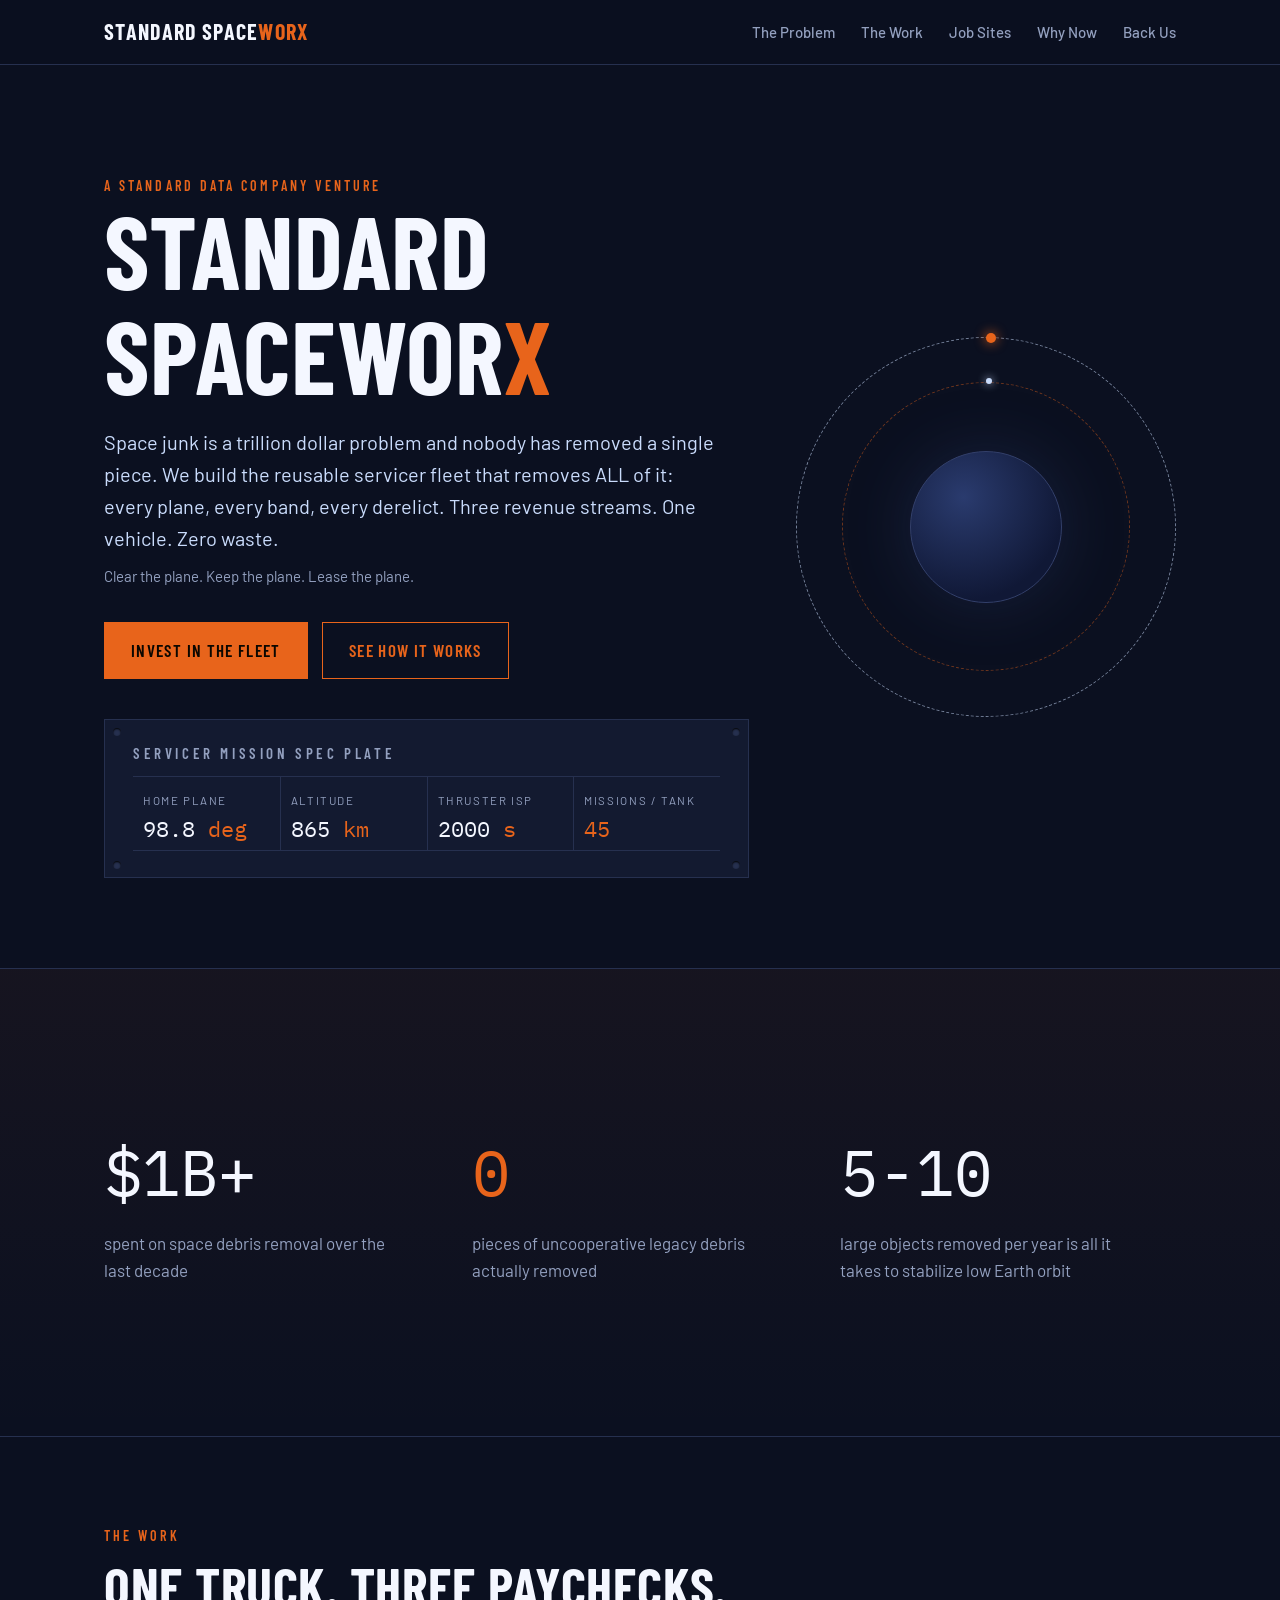
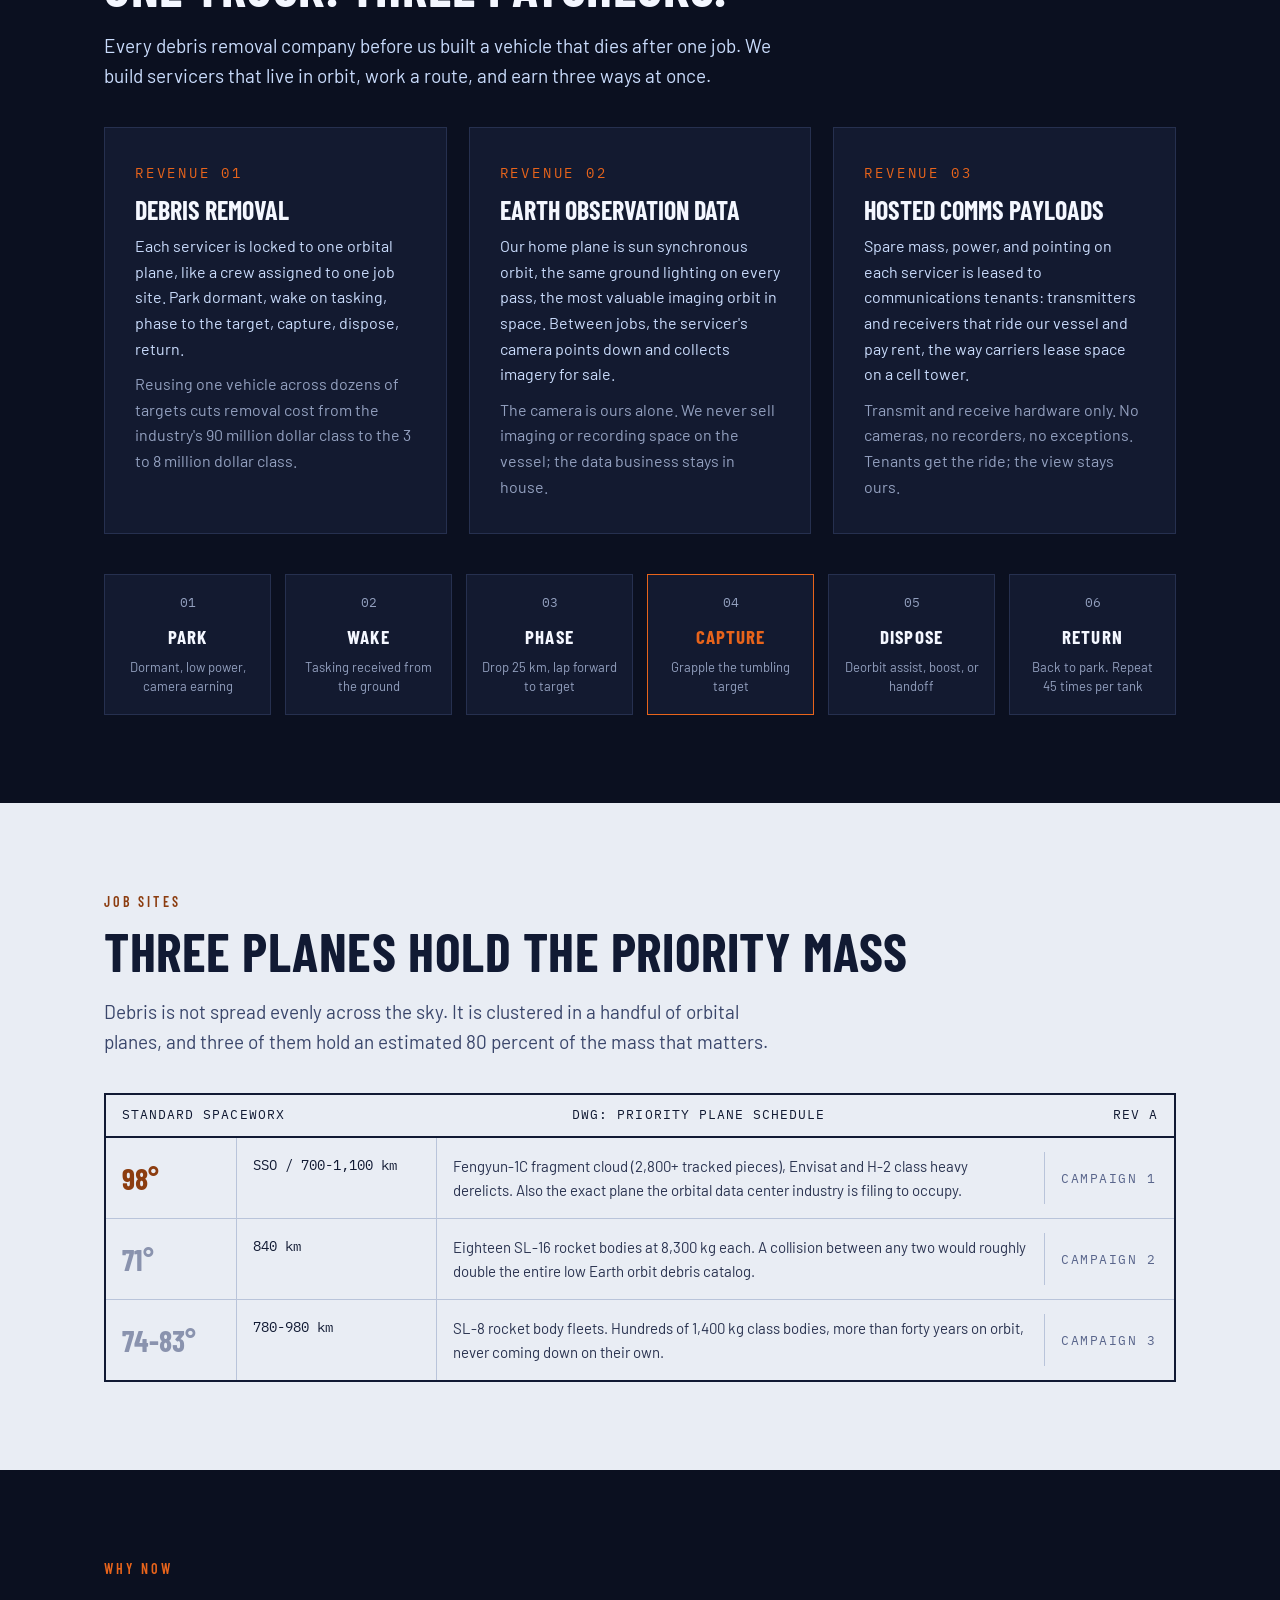
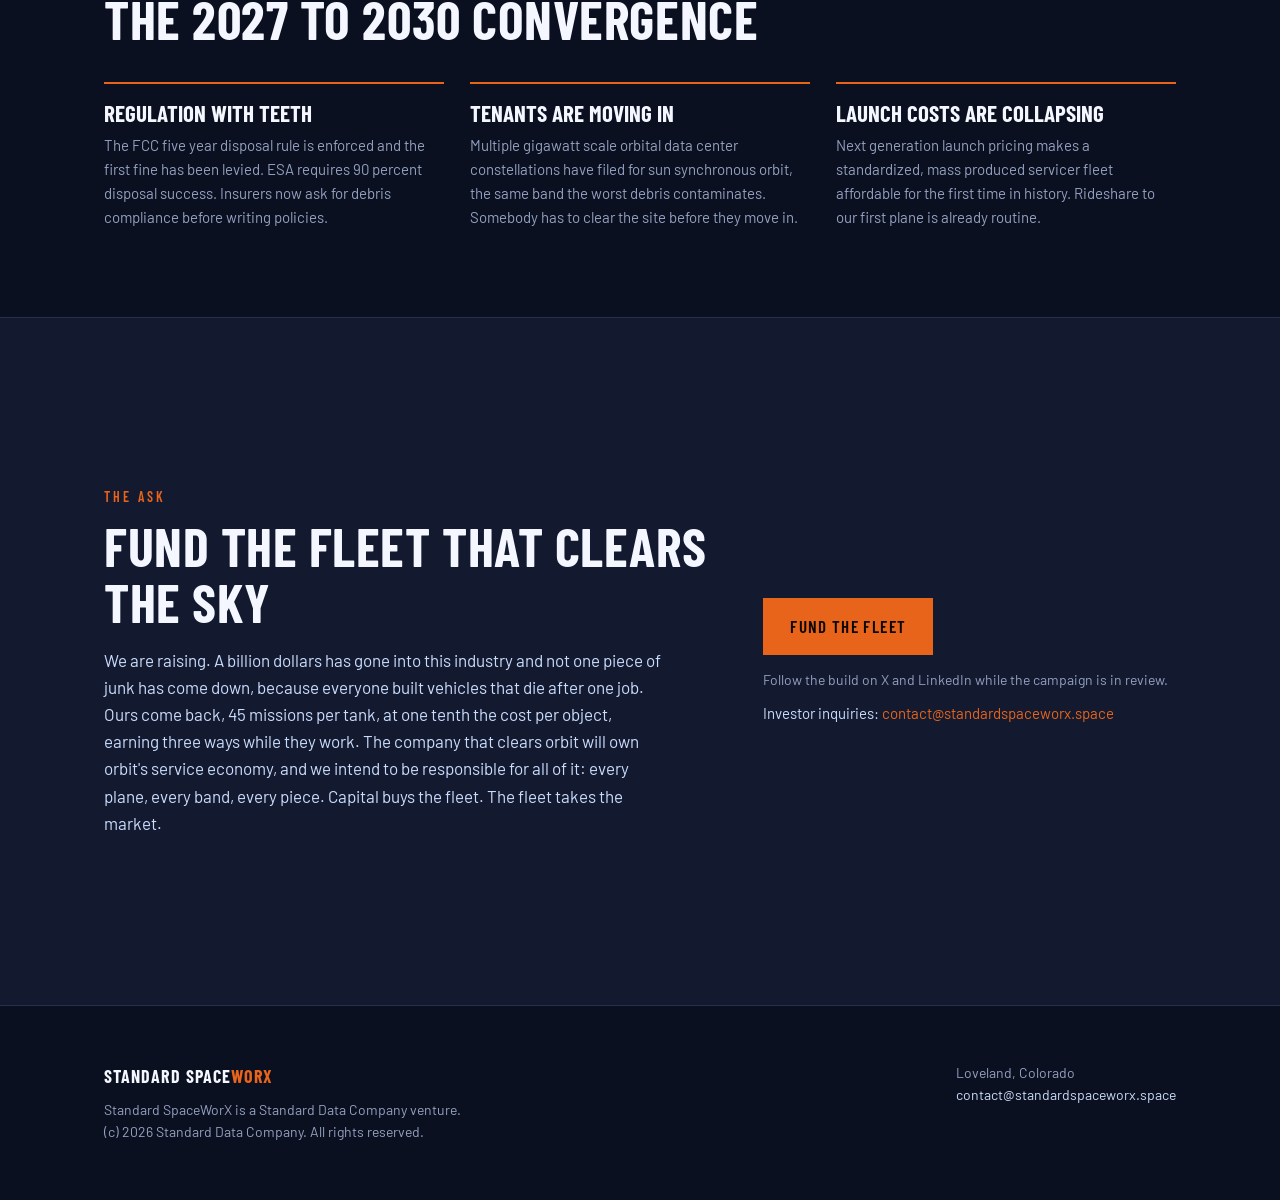
==== index.html @ 43e49d18 "Add initial HTML structure for Standard SpaceWorX" ====
<!DOCTYPE html>
<html lang="en">
<head>
<meta charset="UTF-8">
<meta name="viewport" content="width=device-width, initial-scale=1.0">
<title>Standard SpaceWorX | Reusable Orbital Debris Removal</title>
<meta name="description" content="Standard SpaceWorX builds reusable, plane-locked servicer satellites that remove space debris and capture Earth observation data. A Standard Data Company venture.">
<link rel="icon" type="image/png" href="[data-uri]">
<meta name="theme-color" content="#0B1020">
<link rel="canonical" href="https://standardspaceworx.space/">
<meta property="og:title" content="Standard SpaceWorX | Reusable Orbital Debris Removal">
<meta property="og:description" content="The reusable servicer fleet built to remove ALL orbital debris. Three revenue streams per vehicle. The company that clears orbit will own orbit.">
<meta property="og:url" content="https://standardspaceworx.space/">
<meta property="og:type" content="website">
<meta property="og:site_name" content="Standard SpaceWorX">
<meta name="twitter:card" content="summary">
<meta name="twitter:title" content="Standard SpaceWorX">
<meta name="twitter:description" content="A billion dollars has been spent on space debris and nothing has come down. We build the servicers that come back.">
<link rel="preconnect" href="https://fonts.googleapis.com">
<link rel="preconnect" href="https://fonts.gstatic.com" crossorigin>
<link href="https://fonts.googleapis.com/css2?family=Barlow+Condensed:wght@500;600;700&family=Barlow:wght@400;500;600&family=IBM+Plex+Mono:wght@400;500&display=swap" rel="stylesheet">
<style>
:root{
  --void:#0B1020; --panel:#131A30; --line:#26304F;
  --ink:#F4F7FF; --mute:#93A0BF; --ice:#CADCFC;
  --orange:#E8641B; --orange-dim:#8C3D10;
  --sheet:#E9EDF4; --sheet-ink:#111A33; --sheet-line:#B9C4DA;
}
*{margin:0;padding:0;box-sizing:border-box}
html{scroll-behavior:smooth}
body{background:var(--void);color:var(--ink);font-family:'Barlow',sans-serif;font-size:17px;line-height:1.6}
.wrap{max-width:1120px;margin:0 auto;padding:0 24px}
.eyebrow{font-family:'Barlow Condensed','Arial Narrow',Arial,sans-serif;font-weight:600;letter-spacing:.22em;text-transform:uppercase;font-size:14px;color:var(--orange)}
h1,h2,h3{font-family:'Barlow Condensed','Arial Narrow',Arial,sans-serif;text-transform:uppercase;line-height:1.02}
h2{font-size:clamp(34px,5vw,54px);font-weight:700;letter-spacing:.01em;margin:10px 0 18px}
p.lede{color:var(--ice);font-size:19px;max-width:62ch}
section{padding:88px 0}
.mono{font-family:'IBM Plex Mono',monospace}

/* Nav */
nav{position:sticky;top:0;z-index:50;background:rgba(11,16,32,.92);backdrop-filter:blur(8px);border-bottom:1px solid var(--line)}
nav .wrap{display:flex;align-items:center;justify-content:space-between;height:64px}
.logo{font-family:'Barlow Condensed','Arial Narrow',Arial,sans-serif;font-weight:700;font-size:22px;letter-spacing:.06em;text-transform:uppercase;color:var(--ink);text-decoration:none}
.logo b{color:var(--orange)}
nav ul{display:flex;gap:26px;list-style:none}
nav a{color:var(--mute);text-decoration:none;font-size:15px;font-weight:500}
nav a:hover,nav a:focus{color:var(--ink)}
a:focus-visible{outline:2px solid var(--orange);outline-offset:3px}

/* Hero */
.hero{padding:110px 0 90px;position:relative;overflow:hidden}
.hero .wrap{display:grid;grid-template-columns:1.25fr .75fr;gap:40px;align-items:center}
.hero h1{font-size:clamp(52px,8vw,104px);font-weight:700;letter-spacing:.005em}
.hero h1 .x{color:var(--orange)}
.hero .sub{margin-top:20px;font-size:20px;color:var(--ice);max-width:56ch}
.hero .tag{margin-top:10px;color:var(--mute);font-size:15px}
.cta-row{margin-top:34px;display:flex;gap:14px;flex-wrap:wrap}
.btn{display:inline-block;padding:14px 26px;font-family:'Barlow Condensed','Arial Narrow',Arial,sans-serif;font-weight:600;letter-spacing:.08em;text-transform:uppercase;font-size:17px;text-decoration:none;border:1px solid var(--orange)}
.btn.solid{background:var(--orange);color:#0B0700}
.btn.solid:hover{background:#F5762C}
.btn.ghost{color:var(--orange)}
.btn.ghost:hover{background:rgba(232,100,27,.1)}

/* Orbit animation */
.orbit-stage{position:relative;width:380px;height:380px;margin-left:auto}
.planet{position:absolute;inset:30%;border-radius:50%;background:radial-gradient(circle at 35% 30%,#2A3B6E,#101836 72%);border:1px solid #33406B;box-shadow:0 0 60px rgba(42,59,110,.35)}
.ring{position:absolute;inset:0;border:1.5px dashed rgba(202,220,252,.55);border-radius:50%;animation:spin 26s linear infinite}
.ring::after{content:"";position:absolute;top:-5px;left:50%;width:10px;height:10px;border-radius:50%;background:var(--orange);box-shadow:0 0 12px var(--orange)}
.ring.r2{inset:12%;animation-duration:18s;border-color:rgba(232,100,27,.45)}
.ring.r2::after{background:var(--ice);box-shadow:0 0 8px var(--ice);width:6px;height:6px}
@keyframes spin{to{transform:rotate(360deg)}}
@media (prefers-reduced-motion: reduce){.ring{animation:none}}

/* Spec plate signature */
.plate{margin-top:40px;background:var(--panel);border:1px solid var(--line);position:relative;padding:26px 28px}
.plate::before,.plate::after,.plate .rvt::before,.plate .rvt::after{content:"";position:absolute;width:8px;height:8px;border-radius:50%;background:var(--line);box-shadow:inset 0 1px 2px #000}
.plate::before{top:8px;left:8px}.plate::after{top:8px;right:8px}
.plate .rvt::before{bottom:8px;left:8px}.plate .rvt::after{bottom:8px;right:8px}
.plate h3{font-size:15px;letter-spacing:.24em;color:var(--mute);font-weight:600;margin-bottom:14px}
.specgrid{display:grid;grid-template-columns:repeat(4,1fr);gap:0;border-top:1px solid var(--line)}
.spec{padding:14px 10px 4px;border-bottom:1px solid var(--line)}
.spec + .spec{border-left:1px solid var(--line)}
.spec .k{font-size:11.5px;letter-spacing:.14em;text-transform:uppercase;color:var(--mute)}
.spec .v{font-family:'IBM Plex Mono',monospace;font-size:22px;color:var(--ink);margin-top:2px}
.spec .v em{font-style:normal;color:var(--orange)}

/* Scoreboard */
.score{border-top:1px solid var(--line);border-bottom:1px solid var(--line);background:linear-gradient(180deg,rgba(232,100,27,.05),transparent)}
.score .wrap{display:grid;grid-template-columns:repeat(3,1fr);gap:32px;padding-top:64px;padding-bottom:64px}
.score .big{font-family:'IBM Plex Mono',monospace;font-size:clamp(40px,6vw,64px);color:var(--ink)}
.score .big.o{color:var(--orange)}
.score .cap{color:var(--mute);margin-top:6px;max-width:30ch}

/* Two streams */
.streams{display:grid;grid-template-columns:repeat(3,1fr);gap:22px;margin-top:36px}
.stream{background:var(--panel);border:1px solid var(--line);padding:34px 30px}
.stream h3{font-size:26px;margin:12px 0 10px}
.stream .n{font-family:'IBM Plex Mono',monospace;color:var(--orange);font-size:14px;letter-spacing:.2em}
.stream p{color:var(--ice);font-size:16px}
.stream p + p{margin-top:10px;color:var(--mute)}

/* Cycle */
.cycle{display:grid;grid-template-columns:repeat(6,1fr);gap:14px;margin-top:40px}
.step{border:1px solid var(--line);background:var(--panel);padding:18px 14px;text-align:center}
.step .num{font-family:'IBM Plex Mono',monospace;color:var(--mute);font-size:13px}
.step h4{font-family:'Barlow Condensed','Arial Narrow',Arial,sans-serif;text-transform:uppercase;font-size:19px;letter-spacing:.06em;margin:8px 0 6px}
.step p{font-size:13px;color:var(--mute);line-height:1.45}
.step.hot{border-color:var(--orange)}
.step.hot h4{color:var(--orange)}

/* Sheet (light blueprint section) */
.sheet{background:var(--sheet);color:var(--sheet-ink)}
.sheet .eyebrow{color:var(--orange-dim)}
.sheet h2{color:var(--sheet-ink)}
.sheet p.lede{color:#3A466B}
.titleblock{border:2px solid var(--sheet-ink);margin-top:36px}
.tb-head{display:flex;justify-content:space-between;border-bottom:2px solid var(--sheet-ink);padding:10px 16px;font-family:'IBM Plex Mono',monospace;font-size:13px;letter-spacing:.08em;text-transform:uppercase}
.tb-row{display:grid;grid-template-columns:130px 200px 1fr 130px;border-bottom:1px solid var(--sheet-line)}
.tb-row:last-child{border-bottom:none}
.tb-row > div{padding:16px;border-left:1px solid var(--sheet-line)}
.tb-row > div:first-child{border-left:none;font-family:'Barlow Condensed','Arial Narrow',Arial,sans-serif;font-weight:700;font-size:30px;color:var(--orange-dim)}
.tb-row .alt{font-family:'IBM Plex Mono',monospace;font-size:14px}
.tb-row .desc{font-size:15px;color:#2A3350}
.tb-row .camp{font-family:'IBM Plex Mono',monospace;font-size:12.5px;letter-spacing:.12em;color:#5A668C;align-self:center}
.tb-row.dim > div:first-child{color:#8A93AE}

/* Why now */
.now-grid{display:grid;grid-template-columns:repeat(3,1fr);gap:26px;margin-top:36px}
.now{border-top:2px solid var(--orange);padding-top:18px}
.now h3{font-size:23px;margin-bottom:8px}
.now p{color:var(--mute);font-size:15px}

/* Backers CTA */
.back{background:var(--panel);border-top:1px solid var(--line);border-bottom:1px solid var(--line)}
.back .wrap{display:grid;grid-template-columns:1.2fr .8fr;gap:40px;align-items:center;padding-top:80px;padding-bottom:80px}
.back p{color:var(--ice);max-width:56ch}

/* Footer */
footer{padding:56px 0;color:var(--mute);font-size:14px}
footer .wrap{display:flex;justify-content:space-between;gap:20px;flex-wrap:wrap}
footer a{color:var(--ice);text-decoration:none}
footer a:hover{color:var(--orange)}

@media(max-width:900px){
  .eyebrow{font-size:12px;letter-spacing:.16em}
  .hero .wrap{grid-template-columns:1fr}
  .orbit-stage{margin:0 auto}
  .score .wrap{grid-template-columns:1fr;gap:22px}
  .streams{grid-template-columns:1fr}
  .cycle{grid-template-columns:repeat(2,1fr)}
  .specgrid{grid-template-columns:repeat(2,1fr)}
  .tb-row{grid-template-columns:90px 1fr;grid-auto-rows:auto}
  .tb-row .desc{grid-column:1 / -1;border-left:none;border-top:1px solid var(--sheet-line)}
  .tb-row .camp{display:none}
  .back .wrap{grid-template-columns:1fr}
  nav ul{display:none}
}
</style>
</head>
<body>

<nav>
  <div class="wrap">
    <a class="logo" href="#top">Standard Space<b>WorX</b></a>
    <ul>
      <li><a href="#problem">The Problem</a></li>
      <li><a href="#work">The Work</a></li>
      <li><a href="#planes">Job Sites</a></li>
      <li><a href="#why">Why Now</a></li>
      <li><a href="#back">Back Us</a></li>
    </ul>
  </div>
</nav>

<header class="hero" id="top">
  <div class="wrap">
    <div>
      <div class="eyebrow">A Standard Data Company venture</div>
      <h1>Standard<br>SpaceWor<span class="x">X</span></h1>
      <p class="sub">Space junk is a trillion dollar problem and nobody has removed a single piece. We build the reusable servicer fleet that removes ALL of it: every plane, every band, every derelict. Three revenue streams. One vehicle. Zero waste.</p>
      <p class="tag">Clear the plane. Keep the plane. Lease the plane.</p>
      <div class="cta-row">
        <a class="btn solid" href="mailto:contact@standardspaceworx.space?subject=Investment%20Inquiry%20-%20Standard%20SpaceWorX">Invest in the Fleet</a>
        <a class="btn ghost" href="#work">See How It Works</a>
      </div>
      <div class="plate"><span class="rvt"></span>
        <h3>Servicer Mission Spec Plate</h3>
        <div class="specgrid">
          <div class="spec"><div class="k">Home Plane</div><div class="v">98.8<em> deg</em></div></div>
          <div class="spec"><div class="k">Altitude</div><div class="v">865<em> km</em></div></div>
          <div class="spec"><div class="k">Thruster Isp</div><div class="v">2000<em> s</em></div></div>
          <div class="spec"><div class="k">Missions / Tank</div><div class="v"><em>45</em></div></div>
        </div>
      </div>
    </div>
    <div class="orbit-stage" aria-hidden="true">
      <div class="planet"></div>
      <div class="ring"></div>
      <div class="ring r2"></div>
    </div>
  </div>
</header>

<section class="score" id="problem">
  <div class="wrap">
    <div>
      <div class="big">$1B+</div>
      <div class="cap">spent on space debris removal over the last decade</div>
    </div>
    <div>
      <div class="big o">0</div>
      <div class="cap">pieces of uncooperative legacy debris actually removed</div>
    </div>
    <div>
      <div class="big">5-10</div>
      <div class="cap">large objects removed per year is all it takes to stabilize low Earth orbit</div>
    </div>
  </div>
</section>

<section id="work">
  <div class="wrap">
    <div class="eyebrow">The Work</div>
    <h2>One truck. Three paychecks.</h2>
    <p class="lede">Every debris removal company before us built a vehicle that dies after one job. We build servicers that live in orbit, work a route, and earn three ways at once.</p>
    <div class="streams">
      <div class="stream">
        <div class="n">REVENUE 01</div>
        <h3>Debris Removal</h3>
        <p>Each servicer is locked to one orbital plane, like a crew assigned to one job site. Park dormant, wake on tasking, phase to the target, capture, dispose, return.</p>
        <p>Reusing one vehicle across dozens of targets cuts removal cost from the industry's 90 million dollar class to the 3 to 8 million dollar class.</p>
      </div>
      <div class="stream">
        <div class="n">REVENUE 02</div>
        <h3>Earth Observation Data</h3>
        <p>Our home plane is sun synchronous orbit, the same ground lighting on every pass, the most valuable imaging orbit in space. Between jobs, the servicer's camera points down and collects imagery for sale.</p>
        <p>The camera is ours alone. We never sell imaging or recording space on the vessel; the data business stays in house.</p>
      </div>
      <div class="stream">
        <div class="n">REVENUE 03</div>
        <h3>Hosted Comms Payloads</h3>
        <p>Spare mass, power, and pointing on each servicer is leased to communications tenants: transmitters and receivers that ride our vessel and pay rent, the way carriers lease space on a cell tower.</p>
        <p>Transmit and receive hardware only. No cameras, no recorders, no exceptions. Tenants get the ride; the view stays ours.</p>
      </div>
    </div>
    <div class="cycle">
      <div class="step"><div class="num mono">01</div><h4>Park</h4><p>Dormant, low power, camera earning</p></div>
      <div class="step"><div class="num mono">02</div><h4>Wake</h4><p>Tasking received from the ground</p></div>
      <div class="step"><div class="num mono">03</div><h4>Phase</h4><p>Drop 25 km, lap forward to target</p></div>
      <div class="step hot"><div class="num mono">04</div><h4>Capture</h4><p>Grapple the tumbling target</p></div>
      <div class="step"><div class="num mono">05</div><h4>Dispose</h4><p>Deorbit assist, boost, or handoff</p></div>
      <div class="step"><div class="num mono">06</div><h4>Return</h4><p>Back to park. Repeat 45 times per tank</p></div>
    </div>
  </div>
</section>

<section class="sheet" id="planes">
  <div class="wrap">
    <div class="eyebrow">Job Sites</div>
    <h2>Three planes hold the priority mass</h2>
    <p class="lede">Debris is not spread evenly across the sky. It is clustered in a handful of orbital planes, and three of them hold an estimated 80 percent of the mass that matters.</p>
    <div class="titleblock">
      <div class="tb-head"><span>Standard SpaceWorX</span><span>DWG: Priority Plane Schedule</span><span>Rev A</span></div>
      <div class="tb-row">
        <div>98&deg;</div>
        <div class="alt">SSO / 700-1,100 km</div>
        <div class="desc">Fengyun-1C fragment cloud (2,800+ tracked pieces), Envisat and H-2 class heavy derelicts. Also the exact plane the orbital data center industry is filing to occupy.</div>
        <div class="camp">CAMPAIGN 1</div>
      </div>
      <div class="tb-row dim">
        <div>71&deg;</div>
        <div class="alt">840 km</div>
        <div class="desc">Eighteen SL-16 rocket bodies at 8,300 kg each. A collision between any two would roughly double the entire low Earth orbit debris catalog.</div>
        <div class="camp">CAMPAIGN 2</div>
      </div>
      <div class="tb-row dim">
        <div>74-83&deg;</div>
        <div class="alt">780-980 km</div>
        <div class="desc">SL-8 rocket body fleets. Hundreds of 1,400 kg class bodies, more than forty years on orbit, never coming down on their own.</div>
        <div class="camp">CAMPAIGN 3</div>
      </div>
    </div>
  </div>
</section>

<section id="why">
  <div class="wrap">
    <div class="eyebrow">Why Now</div>
    <h2>The 2027 to 2030 convergence</h2>
    <div class="now-grid">
      <div class="now">
        <h3>Regulation with teeth</h3>
        <p>The FCC five year disposal rule is enforced and the first fine has been levied. ESA requires 90 percent disposal success. Insurers now ask for debris compliance before writing policies.</p>
      </div>
      <div class="now">
        <h3>Tenants are moving in</h3>
        <p>Multiple gigawatt scale orbital data center constellations have filed for sun synchronous orbit, the same band the worst debris contaminates. Somebody has to clear the site before they move in.</p>
      </div>
      <div class="now">
        <h3>Launch costs are collapsing</h3>
        <p>Next generation launch pricing makes a standardized, mass produced servicer fleet affordable for the first time in history. Rideshare to our first plane is already routine.</p>
      </div>
    </div>
  </div>
</section>

<section class="back" id="back">
  <div class="wrap">
    <div>
      <div class="eyebrow">The Ask</div>
      <h2>Fund the fleet that clears the sky</h2>
      <p>We are raising. A billion dollars has gone into this industry and not one piece of junk has come down, because everyone built vehicles that die after one job. Ours come back, 45 missions per tank, at one tenth the cost per object, earning three ways while they work. The company that clears orbit will own orbit's service economy, and we intend to be responsible for all of it: every plane, every band, every piece. Capital buys the fleet. The fleet takes the market.</p>
    </div>
    <div>
      <a class="btn solid" href="mailto:contact@standardspaceworx.space?subject=Investment%20Inquiry%20-%20Standard%20SpaceWorX">Fund the Fleet</a>
      <p style="margin-top:14px;color:var(--mute);font-size:14px">Follow the build on X and LinkedIn while the campaign is in review.</p>
      <p style="margin-top:10px;font-size:15px;color:var(--ice)">Investor inquiries: <a href="mailto:contact@standardspaceworx.space" style="color:var(--orange);text-decoration:none">contact@standardspaceworx.space</a></p>
    </div>
  </div>
</section>

<footer>
  <div class="wrap">
    <div>
      <div class="logo" style="font-size:18px">Standard Space<b style="color:var(--orange)">WorX</b></div>
      <div style="margin-top:8px">Standard SpaceWorX is a Standard Data Company venture.<br>(c) 2026 Standard Data Company. All rights reserved.</div>
    </div>
    <div>
      Loveland, Colorado<br>
      <a href="mailto:contact@standardspaceworx.space">contact@standardspaceworx.space</a>
    </div>
  </div>
</footer>

<script>window.va = window.va || function () { (window.vaq = window.vaq || []).push(arguments); };</script>
<script defer src="/_vercel/insights/script.js"></script>
</body>
</html>
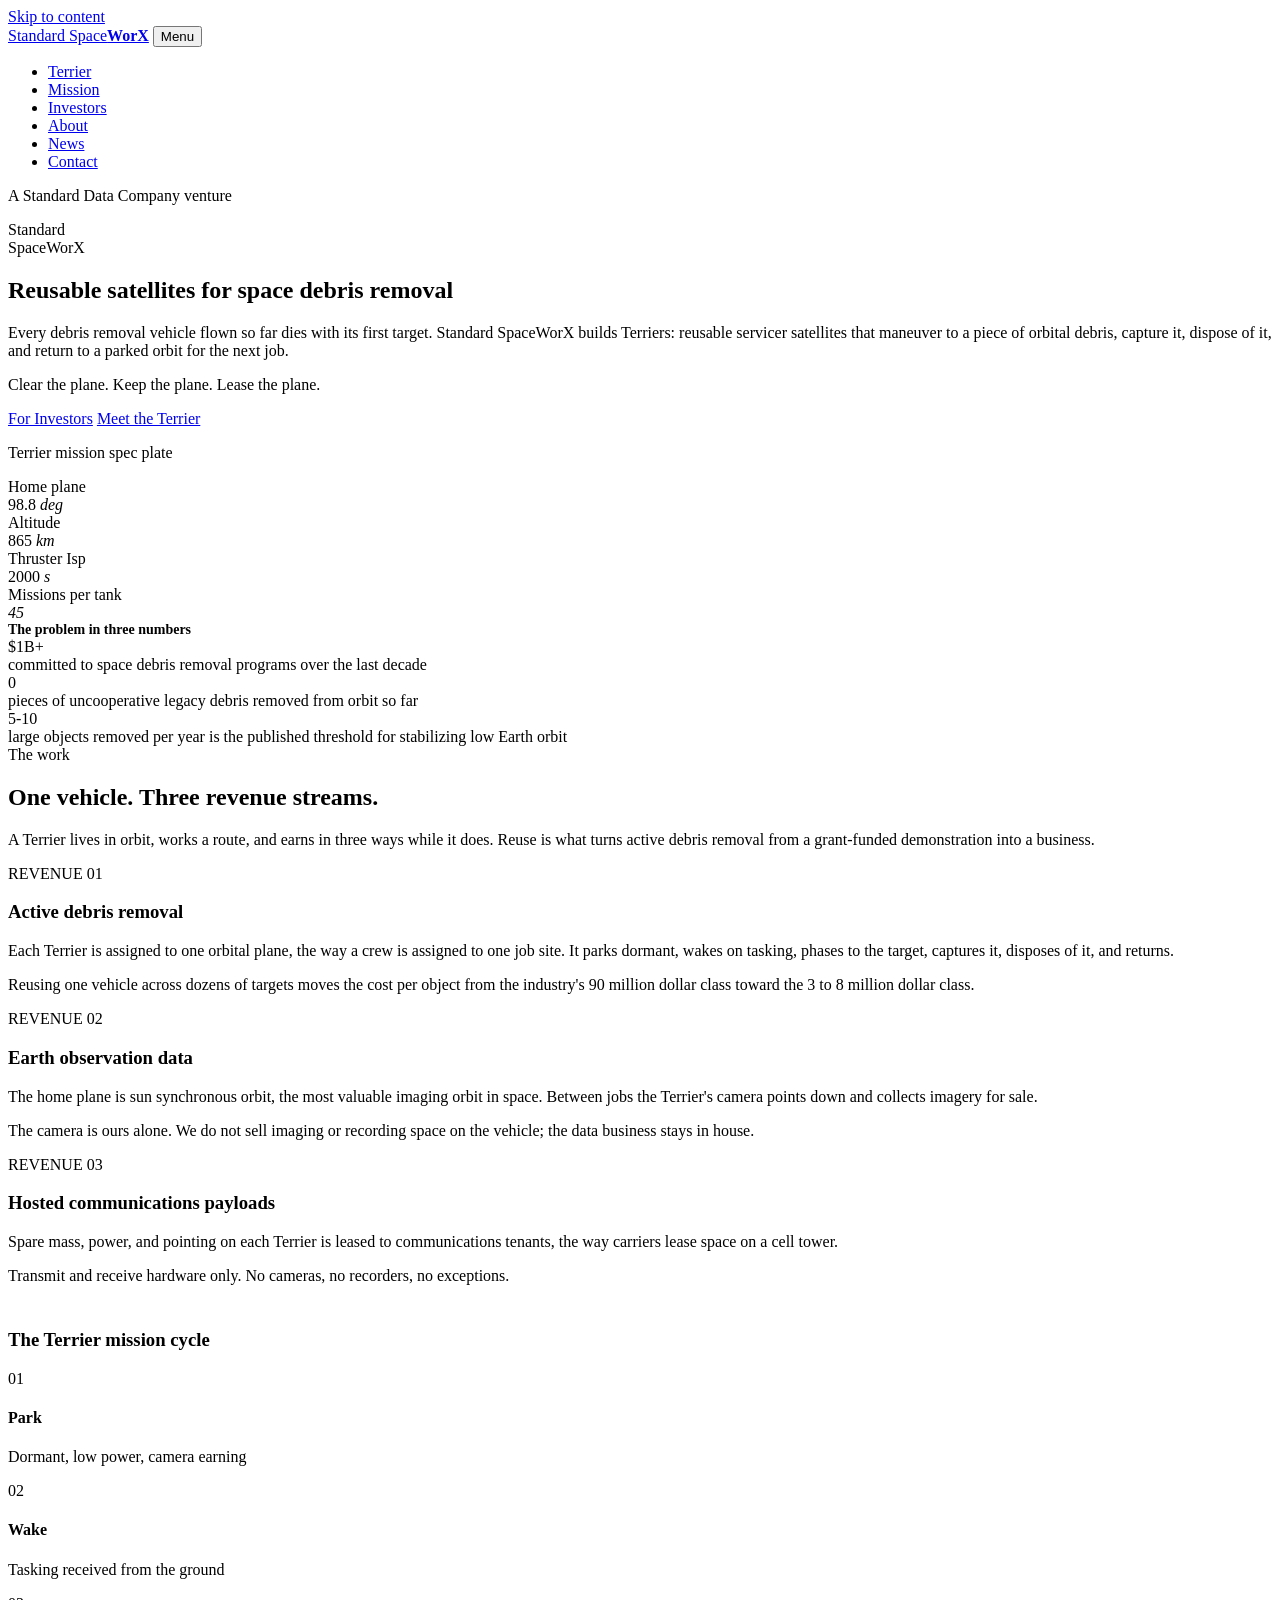
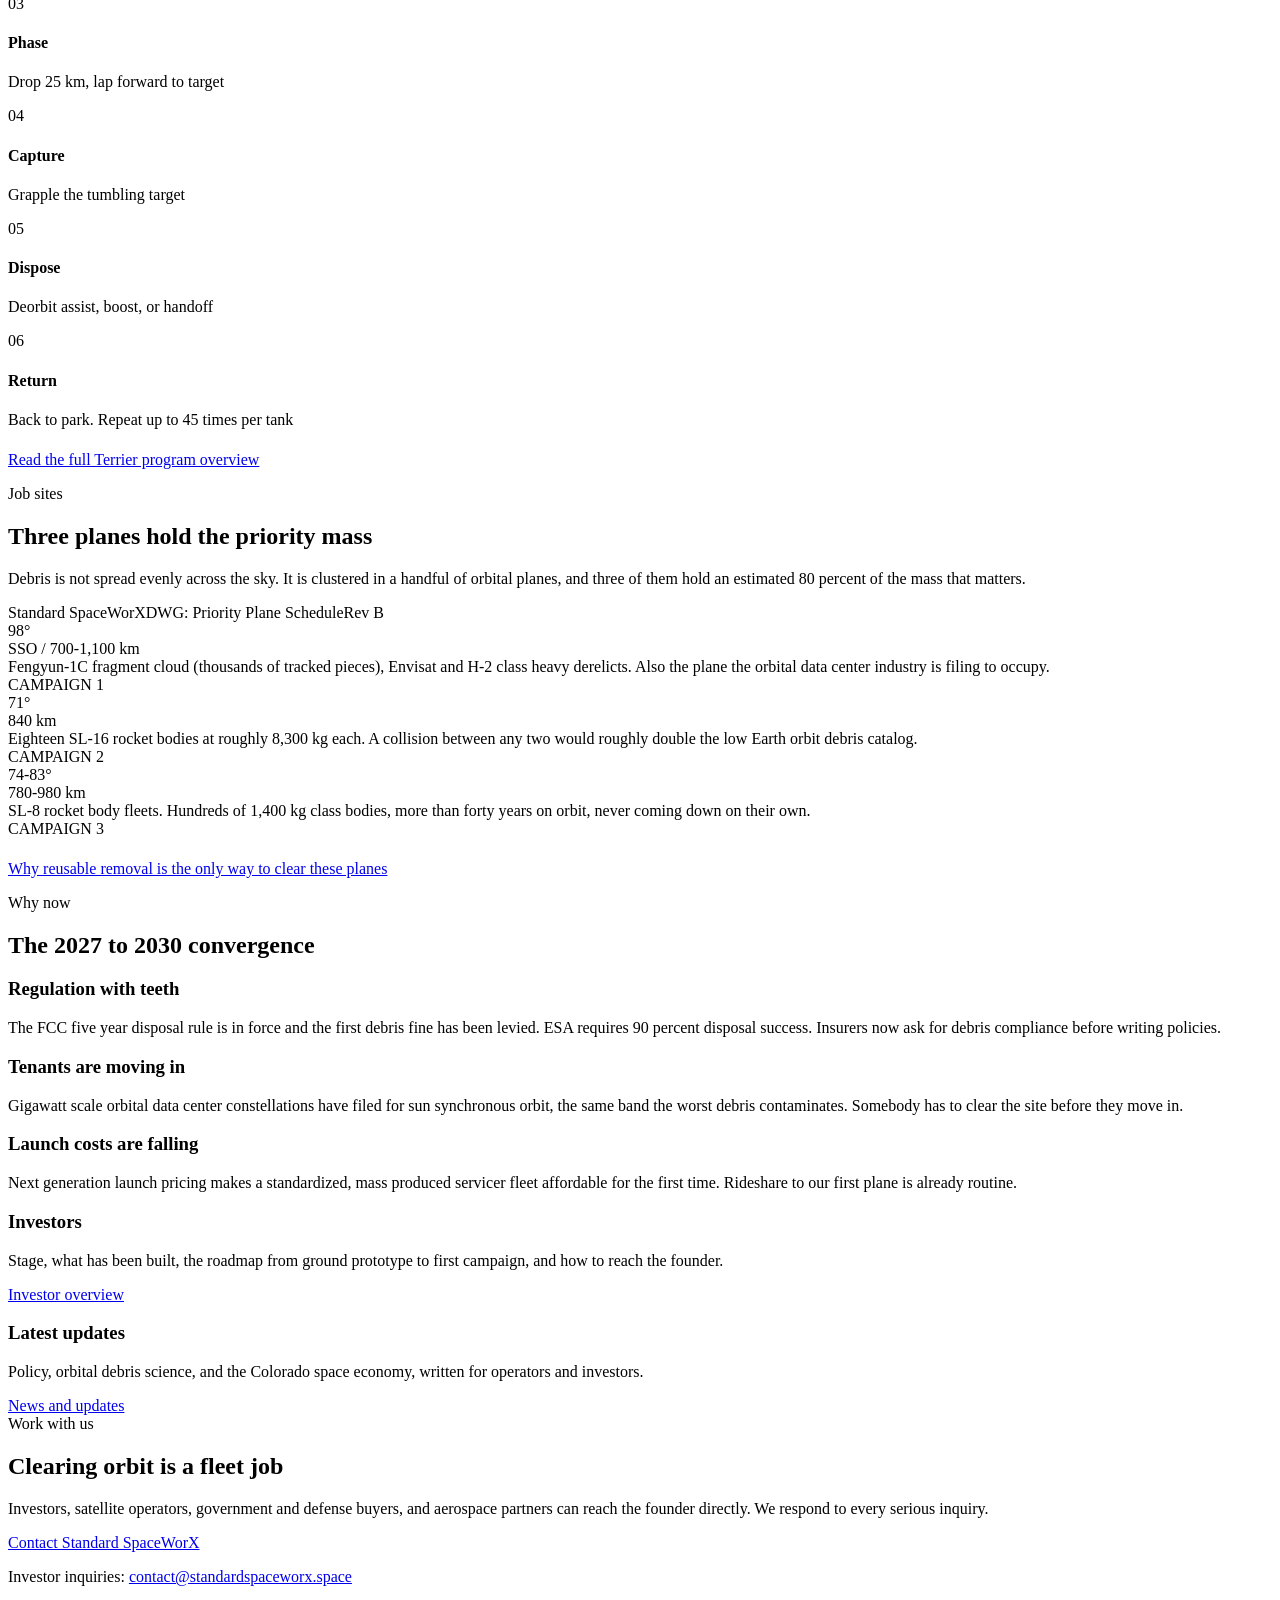
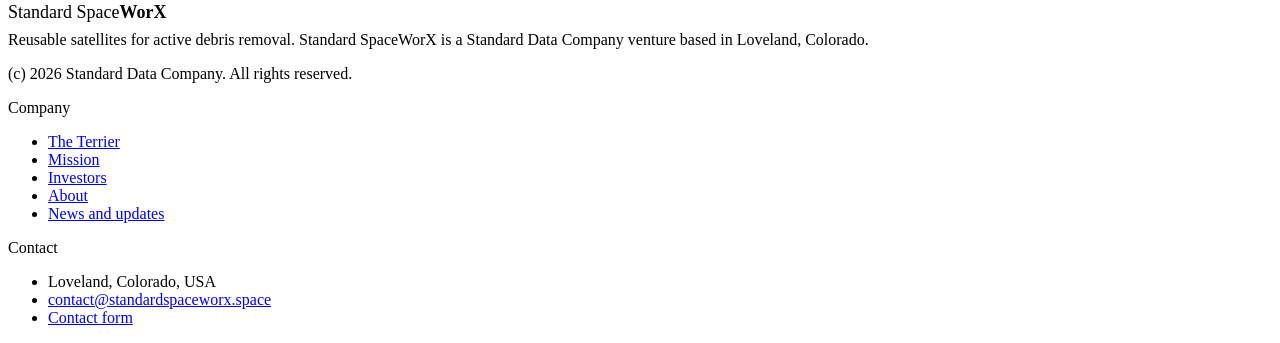
==== commit a5115b9d: "Rebuild homepage: keyword H1, one heading per level, main landmark, mobile nav Title follows the pat" ====
--- a/index.html
+++ b/index.html
@@ -3,193 +3,77 @@
 <head>
 <meta charset="UTF-8">
 <meta name="viewport" content="width=device-width, initial-scale=1.0">
-<title>Standard SpaceWorX | Reusable Orbital Debris Removal</title>
-<meta name="description" content="Standard SpaceWorX builds reusable, plane-locked servicer satellites that remove space debris and capture Earth observation data. A Standard Data Company venture.">
-<link rel="icon" type="image/png" href="[data-uri]">
+<title>Standard SpaceWorX | Reusable Space Debris Removal Satellites</title>
+<meta name="description" content="Standard SpaceWorX builds Terrier reusable satellites that capture orbital debris and return to a parked orbit for the next job. Loveland, Colorado.">
+<meta name="robots" content="index,follow,max-image-preview:large,max-snippet:-1">
+<link rel="canonical" href="https://standardspaceworx.space/">
 <meta name="theme-color" content="#0B1020">
-<link rel="canonical" href="https://standardspaceworx.space/">
-<meta property="og:title" content="Standard SpaceWorX | Reusable Orbital Debris Removal">
-<meta property="og:description" content="The reusable servicer fleet built to remove ALL orbital debris. Three revenue streams per vehicle. The company that clears orbit will own orbit.">
-<meta property="og:url" content="https://standardspaceworx.space/">
+<link rel="icon" href="/favicon.ico" sizes="32x32">
+<link rel="icon" type="image/svg+xml" href="/assets/img/icon.svg">
+<link rel="apple-touch-icon" href="/assets/img/apple-touch-icon.png">
+<link rel="manifest" href="/site.webmanifest">
 <meta property="og:type" content="website">
 <meta property="og:site_name" content="Standard SpaceWorX">
-<meta name="twitter:card" content="summary">
-<meta name="twitter:title" content="Standard SpaceWorX">
-<meta name="twitter:description" content="A billion dollars has been spent on space debris and nothing has come down. We build the servicers that come back.">
-<link rel="preconnect" href="https://fonts.googleapis.com">
-<link rel="preconnect" href="https://fonts.gstatic.com" crossorigin>
-<link href="https://fonts.googleapis.com/css2?family=Barlow+Condensed:wght@500;600;700&family=Barlow:wght@400;500;600&family=IBM+Plex+Mono:wght@400;500&display=swap" rel="stylesheet">
-<style>
-:root{
-  --void:#0B1020; --panel:#131A30; --line:#26304F;
-  --ink:#F4F7FF; --mute:#93A0BF; --ice:#CADCFC;
-  --orange:#E8641B; --orange-dim:#8C3D10;
-  --sheet:#E9EDF4; --sheet-ink:#111A33; --sheet-line:#B9C4DA;
-}
-*{margin:0;padding:0;box-sizing:border-box}
-html{scroll-behavior:smooth}
-body{background:var(--void);color:var(--ink);font-family:'Barlow',sans-serif;font-size:17px;line-height:1.6}
-.wrap{max-width:1120px;margin:0 auto;padding:0 24px}
-.eyebrow{font-family:'Barlow Condensed','Arial Narrow',Arial,sans-serif;font-weight:600;letter-spacing:.22em;text-transform:uppercase;font-size:14px;color:var(--orange)}
-h1,h2,h3{font-family:'Barlow Condensed','Arial Narrow',Arial,sans-serif;text-transform:uppercase;line-height:1.02}
-h2{font-size:clamp(34px,5vw,54px);font-weight:700;letter-spacing:.01em;margin:10px 0 18px}
-p.lede{color:var(--ice);font-size:19px;max-width:62ch}
-section{padding:88px 0}
-.mono{font-family:'IBM Plex Mono',monospace}
-
-/* Nav */
-nav{position:sticky;top:0;z-index:50;background:rgba(11,16,32,.92);backdrop-filter:blur(8px);border-bottom:1px solid var(--line)}
-nav .wrap{display:flex;align-items:center;justify-content:space-between;height:64px}
-.logo{font-family:'Barlow Condensed','Arial Narrow',Arial,sans-serif;font-weight:700;font-size:22px;letter-spacing:.06em;text-transform:uppercase;color:var(--ink);text-decoration:none}
-.logo b{color:var(--orange)}
-nav ul{display:flex;gap:26px;list-style:none}
-nav a{color:var(--mute);text-decoration:none;font-size:15px;font-weight:500}
-nav a:hover,nav a:focus{color:var(--ink)}
-a:focus-visible{outline:2px solid var(--orange);outline-offset:3px}
-
-/* Hero */
-.hero{padding:110px 0 90px;position:relative;overflow:hidden}
-.hero .wrap{display:grid;grid-template-columns:1.25fr .75fr;gap:40px;align-items:center}
-.hero h1{font-size:clamp(52px,8vw,104px);font-weight:700;letter-spacing:.005em}
-.hero h1 .x{color:var(--orange)}
-.hero .sub{margin-top:20px;font-size:20px;color:var(--ice);max-width:56ch}
-.hero .tag{margin-top:10px;color:var(--mute);font-size:15px}
-.cta-row{margin-top:34px;display:flex;gap:14px;flex-wrap:wrap}
-.btn{display:inline-block;padding:14px 26px;font-family:'Barlow Condensed','Arial Narrow',Arial,sans-serif;font-weight:600;letter-spacing:.08em;text-transform:uppercase;font-size:17px;text-decoration:none;border:1px solid var(--orange)}
-.btn.solid{background:var(--orange);color:#0B0700}
-.btn.solid:hover{background:#F5762C}
-.btn.ghost{color:var(--orange)}
-.btn.ghost:hover{background:rgba(232,100,27,.1)}
-
-/* Orbit animation */
-.orbit-stage{position:relative;width:380px;height:380px;margin-left:auto}
-.planet{position:absolute;inset:30%;border-radius:50%;background:radial-gradient(circle at 35% 30%,#2A3B6E,#101836 72%);border:1px solid #33406B;box-shadow:0 0 60px rgba(42,59,110,.35)}
-.ring{position:absolute;inset:0;border:1.5px dashed rgba(202,220,252,.55);border-radius:50%;animation:spin 26s linear infinite}
-.ring::after{content:"";position:absolute;top:-5px;left:50%;width:10px;height:10px;border-radius:50%;background:var(--orange);box-shadow:0 0 12px var(--orange)}
-.ring.r2{inset:12%;animation-duration:18s;border-color:rgba(232,100,27,.45)}
-.ring.r2::after{background:var(--ice);box-shadow:0 0 8px var(--ice);width:6px;height:6px}
-@keyframes spin{to{transform:rotate(360deg)}}
-@media (prefers-reduced-motion: reduce){.ring{animation:none}}
-
-/* Spec plate signature */
-.plate{margin-top:40px;background:var(--panel);border:1px solid var(--line);position:relative;padding:26px 28px}
-.plate::before,.plate::after,.plate .rvt::before,.plate .rvt::after{content:"";position:absolute;width:8px;height:8px;border-radius:50%;background:var(--line);box-shadow:inset 0 1px 2px #000}
-.plate::before{top:8px;left:8px}.plate::after{top:8px;right:8px}
-.plate .rvt::before{bottom:8px;left:8px}.plate .rvt::after{bottom:8px;right:8px}
-.plate h3{font-size:15px;letter-spacing:.24em;color:var(--mute);font-weight:600;margin-bottom:14px}
-.specgrid{display:grid;grid-template-columns:repeat(4,1fr);gap:0;border-top:1px solid var(--line)}
-.spec{padding:14px 10px 4px;border-bottom:1px solid var(--line)}
-.spec + .spec{border-left:1px solid var(--line)}
-.spec .k{font-size:11.5px;letter-spacing:.14em;text-transform:uppercase;color:var(--mute)}
-.spec .v{font-family:'IBM Plex Mono',monospace;font-size:22px;color:var(--ink);margin-top:2px}
-.spec .v em{font-style:normal;color:var(--orange)}
-
-/* Scoreboard */
-.score{border-top:1px solid var(--line);border-bottom:1px solid var(--line);background:linear-gradient(180deg,rgba(232,100,27,.05),transparent)}
-.score .wrap{display:grid;grid-template-columns:repeat(3,1fr);gap:32px;padding-top:64px;padding-bottom:64px}
-.score .big{font-family:'IBM Plex Mono',monospace;font-size:clamp(40px,6vw,64px);color:var(--ink)}
-.score .big.o{color:var(--orange)}
-.score .cap{color:var(--mute);margin-top:6px;max-width:30ch}
-
-/* Two streams */
-.streams{display:grid;grid-template-columns:repeat(3,1fr);gap:22px;margin-top:36px}
-.stream{background:var(--panel);border:1px solid var(--line);padding:34px 30px}
-.stream h3{font-size:26px;margin:12px 0 10px}
-.stream .n{font-family:'IBM Plex Mono',monospace;color:var(--orange);font-size:14px;letter-spacing:.2em}
-.stream p{color:var(--ice);font-size:16px}
-.stream p + p{margin-top:10px;color:var(--mute)}
-
-/* Cycle */
-.cycle{display:grid;grid-template-columns:repeat(6,1fr);gap:14px;margin-top:40px}
-.step{border:1px solid var(--line);background:var(--panel);padding:18px 14px;text-align:center}
-.step .num{font-family:'IBM Plex Mono',monospace;color:var(--mute);font-size:13px}
-.step h4{font-family:'Barlow Condensed','Arial Narrow',Arial,sans-serif;text-transform:uppercase;font-size:19px;letter-spacing:.06em;margin:8px 0 6px}
-.step p{font-size:13px;color:var(--mute);line-height:1.45}
-.step.hot{border-color:var(--orange)}
-.step.hot h4{color:var(--orange)}
-
-/* Sheet (light blueprint section) */
-.sheet{background:var(--sheet);color:var(--sheet-ink)}
-.sheet .eyebrow{color:var(--orange-dim)}
-.sheet h2{color:var(--sheet-ink)}
-.sheet p.lede{color:#3A466B}
-.titleblock{border:2px solid var(--sheet-ink);margin-top:36px}
-.tb-head{display:flex;justify-content:space-between;border-bottom:2px solid var(--sheet-ink);padding:10px 16px;font-family:'IBM Plex Mono',monospace;font-size:13px;letter-spacing:.08em;text-transform:uppercase}
-.tb-row{display:grid;grid-template-columns:130px 200px 1fr 130px;border-bottom:1px solid var(--sheet-line)}
-.tb-row:last-child{border-bottom:none}
-.tb-row > div{padding:16px;border-left:1px solid var(--sheet-line)}
-.tb-row > div:first-child{border-left:none;font-family:'Barlow Condensed','Arial Narrow',Arial,sans-serif;font-weight:700;font-size:30px;color:var(--orange-dim)}
-.tb-row .alt{font-family:'IBM Plex Mono',monospace;font-size:14px}
-.tb-row .desc{font-size:15px;color:#2A3350}
-.tb-row .camp{font-family:'IBM Plex Mono',monospace;font-size:12.5px;letter-spacing:.12em;color:#5A668C;align-self:center}
-.tb-row.dim > div:first-child{color:#8A93AE}
-
-/* Why now */
-.now-grid{display:grid;grid-template-columns:repeat(3,1fr);gap:26px;margin-top:36px}
-.now{border-top:2px solid var(--orange);padding-top:18px}
-.now h3{font-size:23px;margin-bottom:8px}
-.now p{color:var(--mute);font-size:15px}
-
-/* Backers CTA */
-.back{background:var(--panel);border-top:1px solid var(--line);border-bottom:1px solid var(--line)}
-.back .wrap{display:grid;grid-template-columns:1.2fr .8fr;gap:40px;align-items:center;padding-top:80px;padding-bottom:80px}
-.back p{color:var(--ice);max-width:56ch}
-
-/* Footer */
-footer{padding:56px 0;color:var(--mute);font-size:14px}
-footer .wrap{display:flex;justify-content:space-between;gap:20px;flex-wrap:wrap}
-footer a{color:var(--ice);text-decoration:none}
-footer a:hover{color:var(--orange)}
-
-@media(max-width:900px){
-  .eyebrow{font-size:12px;letter-spacing:.16em}
-  .hero .wrap{grid-template-columns:1fr}
-  .orbit-stage{margin:0 auto}
-  .score .wrap{grid-template-columns:1fr;gap:22px}
-  .streams{grid-template-columns:1fr}
-  .cycle{grid-template-columns:repeat(2,1fr)}
-  .specgrid{grid-template-columns:repeat(2,1fr)}
-  .tb-row{grid-template-columns:90px 1fr;grid-auto-rows:auto}
-  .tb-row .desc{grid-column:1 / -1;border-left:none;border-top:1px solid var(--sheet-line)}
-  .tb-row .camp{display:none}
-  .back .wrap{grid-template-columns:1fr}
-  nav ul{display:none}
-}
-</style>
+<meta property="og:locale" content="en_US">
+<meta property="og:url" content="https://standardspaceworx.space/">
+<meta property="og:title" content="Standard SpaceWorX | Reusable Space Debris Removal Satellites">
+<meta property="og:description" content="Standard SpaceWorX builds Terrier reusable satellites that capture orbital debris and return to a parked orbit for the next job. Loveland, Colorado.">
+<meta property="og:image" content="https://standardspaceworx.space/assets/img/og-default.png">
+<meta property="og:image:secure_url" content="https://standardspaceworx.space/assets/img/og-default.png">
+<meta property="og:image:type" content="image/png">
+<meta property="og:image:width" content="1200">
+<meta property="og:image:height" content="630">
+<meta property="og:image:alt" content="Standard SpaceWorX wordmark over a dark orbital graphic">
+<meta name="twitter:card" content="summary_large_image">
+<meta name="twitter:title" content="Standard SpaceWorX | Reusable Space Debris Removal Satellites">
+<meta name="twitter:description" content="Standard SpaceWorX builds Terrier reusable satellites that capture orbital debris and return to a parked orbit for the next job. Loveland, Colorado.">
+<meta name="twitter:image" content="https://standardspaceworx.space/assets/img/og-default.png">
+<meta name="twitter:image:alt" content="Standard SpaceWorX wordmark over a dark orbital graphic">
+<link rel="preload" href="/assets/fonts/barlow-condensed-latin-700-normal.woff2" as="font" type="font/woff2" crossorigin>
+<link rel="preload" href="/assets/fonts/barlow-latin-400-normal.woff2" as="font" type="font/woff2" crossorigin>
+<link rel="stylesheet" href="/assets/site.css">
+<script type="application/ld+json">{"@context":"https://schema.org","@type":"Organization","@id":"https://standardspaceworx.space/#organization","name":"Standard SpaceWorX","legalName":"Standard SpaceWorX","url":"https://standardspaceworx.space/","logo":{"@type":"ImageObject","url":"https://standardspaceworx.space/assets/img/logo-512.png","width":512,"height":512},"image":"https://standardspaceworx.space/assets/img/og-default.png","description":"Standard SpaceWorX builds Terrier reusable satellites that capture orbital debris and return to a parked orbit for the next job. A Standard Data Company venture in Loveland, Colorado.","email":"contact@standardspaceworx.space","foundingDate":"2026","founder":{"@type":"Person","@id":"https://standardspaceworx.space/about/#founder","name":"Doug Mangeris","jobTitle":"Founder and Chief Executive Officer","url":"https://standardspaceworx.space/about/"},"address":{"@type":"PostalAddress","addressLocality":"Loveland","addressRegion":"CO","addressCountry":"US"},"areaServed":[{"@type":"Country","name":"United States"},{"@type":"State","name":"Colorado"}],"parentOrganization":{"@type":"Organization","name":"Standard Data Company","url":"https://standarddatacompany.net"},"knowsAbout":["Active debris removal","On-orbit servicing","Space sustainability","Orbital debris mitigation","Sun synchronous orbit"],"contactPoint":[{"@type":"ContactPoint","contactType":"sales","email":"contact@standardspaceworx.space","areaServed":"US","availableLanguage":"en"}]}</script>
+<script type="application/ld+json">{"@context":"https://schema.org","@type":"WebSite","@id":"https://standardspaceworx.space/#website","url":"https://standardspaceworx.space/","name":"Standard SpaceWorX","publisher":{"@id":"https://standardspaceworx.space/#organization"},"inLanguage":"en-US"}</script>
+<script type="application/ld+json">{"@context":"https://schema.org","@type":"Service","@id":"https://standardspaceworx.space/mission/#adr","name":"Active Debris Removal","serviceType":"Active debris removal","description":"Capture and disposal of uncooperative orbital debris objects using reusable Terrier servicing satellites, priced per object rather than per vehicle.","url":"https://standardspaceworx.space/mission/","provider":{"@id":"https://standardspaceworx.space/#organization"},"areaServed":{"@type":"Country","name":"United States"},"audience":{"@type":"BusinessAudience","audienceType":"Satellite operators, government and defense buyers, aerospace partners, investors"}}</script>
+<script type="application/ld+json">{"@context":"https://schema.org","@type":"Service","@id":"https://standardspaceworx.space/technology/terrier/#terrier-program","name":"Terrier Capture Program","serviceType":"Reusable satellite servicing","description":"The Terrier program: a reusable servicing satellite that phases to a debris target, captures it, disposes of it, and returns to a parked orbit for up to 45 missions per tank.","url":"https://standardspaceworx.space/technology/terrier/","provider":{"@id":"https://standardspaceworx.space/#organization"},"areaServed":{"@type":"Country","name":"United States"},"audience":{"@type":"BusinessAudience","audienceType":"Satellite operators, government and defense buyers, aerospace partners, investors"}}</script>
 </head>
 <body>
-
-<nav>
-  <div class="wrap">
-    <a class="logo" href="#top">Standard Space<b>WorX</b></a>
-    <ul>
-      <li><a href="#problem">The Problem</a></li>
-      <li><a href="#work">The Work</a></li>
-      <li><a href="#planes">Job Sites</a></li>
-      <li><a href="#why">Why Now</a></li>
-      <li><a href="#back">Back Us</a></li>
-    </ul>
-  </div>
-</nav>
-
-<header class="hero" id="top">
+<a class="skip" href="#main">Skip to content</a>
+<header class="nav">
+  <div class="wrap">
+    <a class="logo" href="/" aria-label="Standard SpaceWorX home">Standard Space<b>WorX</b></a>
+    <button class="toggle" type="button" aria-expanded="false" aria-controls="primary-nav" onclick="var n=document.getElementById('primary-nav');var o=n.classList.toggle('open');this.setAttribute('aria-expanded',o)">Menu</button>
+    <nav aria-label="Primary"><ul id="primary-nav">
+      <li><a href="/technology/terrier/">Terrier</a></li>
+      <li><a href="/mission/">Mission</a></li>
+      <li><a href="/investors/">Investors</a></li>
+      <li><a href="/about/">About</a></li>
+      <li><a href="/news/">News</a></li>
+      <li><a href="/contact/">Contact</a></li>
+    </ul></nav>
+  </div>
+</header>
+<main id="main">
+
+<section class="hero">
   <div class="wrap">
     <div>
       <div class="eyebrow">A Standard Data Company venture</div>
-      <h1>Standard<br>SpaceWor<span class="x">X</span></h1>
-      <p class="sub">Space junk is a trillion dollar problem and nobody has removed a single piece. We build the reusable servicer fleet that removes ALL of it: every plane, every band, every derelict. Three revenue streams. One vehicle. Zero waste.</p>
+      <p class="wordmark" aria-hidden="true">Standard<br>SpaceWor<span class="x">X</span></p>
+      <h1>Reusable satellites for space debris removal</h1>
+      <p class="sub">Every debris removal vehicle flown so far dies with its first target. Standard SpaceWorX builds Terriers: reusable servicer satellites that maneuver to a piece of orbital debris, capture it, dispose of it, and return to a parked orbit for the next job.</p>
       <p class="tag">Clear the plane. Keep the plane. Lease the plane.</p>
       <div class="cta-row">
-        <a class="btn solid" href="mailto:contact@standardspaceworx.space?subject=Investment%20Inquiry%20-%20Standard%20SpaceWorX">Invest in the Fleet</a>
-        <a class="btn ghost" href="#work">See How It Works</a>
+        <a class="btn solid" href="/investors/">For Investors</a>
+        <a class="btn ghost" href="/technology/terrier/">Meet the Terrier</a>
       </div>
       <div class="plate"><span class="rvt"></span>
-        <h3>Servicer Mission Spec Plate</h3>
+        <p class="plate-title">Terrier mission spec plate</p>
         <div class="specgrid">
-          <div class="spec"><div class="k">Home Plane</div><div class="v">98.8<em> deg</em></div></div>
+          <div class="spec"><div class="k">Home plane</div><div class="v">98.8<em> deg</em></div></div>
           <div class="spec"><div class="k">Altitude</div><div class="v">865<em> km</em></div></div>
           <div class="spec"><div class="k">Thruster Isp</div><div class="v">2000<em> s</em></div></div>
-          <div class="spec"><div class="k">Missions / Tank</div><div class="v"><em>45</em></div></div>
+          <div class="spec"><div class="k">Missions per tank</div><div class="v"><em>45</em></div></div>
         </div>
       </div>
     </div>
@@ -199,78 +83,81 @@
       <div class="ring r2"></div>
     </div>
   </div>
-</header>
-
-<section class="score" id="problem">
-  <div class="wrap">
+</section>
+
+<section class="score" id="problem" aria-labelledby="problem-h">
+  <div class="wrap">
+    <h2 id="problem-h" class="eyebrow" style="grid-column:1/-1;margin:0;font-size:14px">The problem in three numbers</h2>
     <div>
       <div class="big">$1B+</div>
-      <div class="cap">spent on space debris removal over the last decade</div>
+      <div class="cap">committed to space debris removal programs over the last decade</div>
     </div>
     <div>
       <div class="big o">0</div>
-      <div class="cap">pieces of uncooperative legacy debris actually removed</div>
+      <div class="cap">pieces of uncooperative legacy debris removed from orbit so far</div>
     </div>
     <div>
       <div class="big">5-10</div>
-      <div class="cap">large objects removed per year is all it takes to stabilize low Earth orbit</div>
+      <div class="cap">large objects removed per year is the published threshold for stabilizing low Earth orbit</div>
     </div>
   </div>
 </section>
 
 <section id="work">
   <div class="wrap">
-    <div class="eyebrow">The Work</div>
-    <h2>One truck. Three paychecks.</h2>
-    <p class="lede">Every debris removal company before us built a vehicle that dies after one job. We build servicers that live in orbit, work a route, and earn three ways at once.</p>
+    <div class="eyebrow">The work</div>
+    <h2>One vehicle. Three revenue streams.</h2>
+    <p class="lede">A Terrier lives in orbit, works a route, and earns in three ways while it does. Reuse is what turns active debris removal from a grant-funded demonstration into a business.</p>
     <div class="streams">
-      <div class="stream">
+      <article class="stream">
         <div class="n">REVENUE 01</div>
-        <h3>Debris Removal</h3>
-        <p>Each servicer is locked to one orbital plane, like a crew assigned to one job site. Park dormant, wake on tasking, phase to the target, capture, dispose, return.</p>
-        <p>Reusing one vehicle across dozens of targets cuts removal cost from the industry's 90 million dollar class to the 3 to 8 million dollar class.</p>
-      </div>
-      <div class="stream">
+        <h3>Active debris removal</h3>
+        <p>Each Terrier is assigned to one orbital plane, the way a crew is assigned to one job site. It parks dormant, wakes on tasking, phases to the target, captures it, disposes of it, and returns.</p>
+        <p>Reusing one vehicle across dozens of targets moves the cost per object from the industry's 90 million dollar class toward the 3 to 8 million dollar class.</p>
+      </article>
+      <article class="stream">
         <div class="n">REVENUE 02</div>
-        <h3>Earth Observation Data</h3>
-        <p>Our home plane is sun synchronous orbit, the same ground lighting on every pass, the most valuable imaging orbit in space. Between jobs, the servicer's camera points down and collects imagery for sale.</p>
-        <p>The camera is ours alone. We never sell imaging or recording space on the vessel; the data business stays in house.</p>
-      </div>
-      <div class="stream">
+        <h3>Earth observation data</h3>
+        <p>The home plane is sun synchronous orbit, the most valuable imaging orbit in space. Between jobs the Terrier's camera points down and collects imagery for sale.</p>
+        <p>The camera is ours alone. We do not sell imaging or recording space on the vehicle; the data business stays in house.</p>
+      </article>
+      <article class="stream">
         <div class="n">REVENUE 03</div>
-        <h3>Hosted Comms Payloads</h3>
-        <p>Spare mass, power, and pointing on each servicer is leased to communications tenants: transmitters and receivers that ride our vessel and pay rent, the way carriers lease space on a cell tower.</p>
-        <p>Transmit and receive hardware only. No cameras, no recorders, no exceptions. Tenants get the ride; the view stays ours.</p>
-      </div>
-    </div>
+        <h3>Hosted communications payloads</h3>
+        <p>Spare mass, power, and pointing on each Terrier is leased to communications tenants, the way carriers lease space on a cell tower.</p>
+        <p>Transmit and receive hardware only. No cameras, no recorders, no exceptions.</p>
+      </article>
+    </div>
+    <h3 style="margin-top:44px">The Terrier mission cycle</h3>
     <div class="cycle">
-      <div class="step"><div class="num mono">01</div><h4>Park</h4><p>Dormant, low power, camera earning</p></div>
-      <div class="step"><div class="num mono">02</div><h4>Wake</h4><p>Tasking received from the ground</p></div>
-      <div class="step"><div class="num mono">03</div><h4>Phase</h4><p>Drop 25 km, lap forward to target</p></div>
-      <div class="step hot"><div class="num mono">04</div><h4>Capture</h4><p>Grapple the tumbling target</p></div>
-      <div class="step"><div class="num mono">05</div><h4>Dispose</h4><p>Deorbit assist, boost, or handoff</p></div>
-      <div class="step"><div class="num mono">06</div><h4>Return</h4><p>Back to park. Repeat 45 times per tank</p></div>
-    </div>
+      <div class="step"><div class="num">01</div><h4>Park</h4><p>Dormant, low power, camera earning</p></div>
+      <div class="step"><div class="num">02</div><h4>Wake</h4><p>Tasking received from the ground</p></div>
+      <div class="step"><div class="num">03</div><h4>Phase</h4><p>Drop 25 km, lap forward to target</p></div>
+      <div class="step hot"><div class="num">04</div><h4>Capture</h4><p>Grapple the tumbling target</p></div>
+      <div class="step"><div class="num">05</div><h4>Dispose</h4><p>Deorbit assist, boost, or handoff</p></div>
+      <div class="step"><div class="num">06</div><h4>Return</h4><p>Back to park. Repeat up to 45 times per tank</p></div>
+    </div>
+    <p style="margin-top:22px"><a href="/technology/terrier/">Read the full Terrier program overview</a></p>
   </div>
 </section>
 
 <section class="sheet" id="planes">
   <div class="wrap">
-    <div class="eyebrow">Job Sites</div>
+    <div class="eyebrow">Job sites</div>
     <h2>Three planes hold the priority mass</h2>
     <p class="lede">Debris is not spread evenly across the sky. It is clustered in a handful of orbital planes, and three of them hold an estimated 80 percent of the mass that matters.</p>
     <div class="titleblock">
-      <div class="tb-head"><span>Standard SpaceWorX</span><span>DWG: Priority Plane Schedule</span><span>Rev A</span></div>
+      <div class="tb-head"><span>Standard SpaceWorX</span><span>DWG: Priority Plane Schedule</span><span>Rev B</span></div>
       <div class="tb-row">
         <div>98&deg;</div>
         <div class="alt">SSO / 700-1,100 km</div>
-        <div class="desc">Fengyun-1C fragment cloud (2,800+ tracked pieces), Envisat and H-2 class heavy derelicts. Also the exact plane the orbital data center industry is filing to occupy.</div>
+        <div class="desc">Fengyun-1C fragment cloud (thousands of tracked pieces), Envisat and H-2 class heavy derelicts. Also the plane the orbital data center industry is filing to occupy.</div>
         <div class="camp">CAMPAIGN 1</div>
       </div>
       <div class="tb-row dim">
         <div>71&deg;</div>
         <div class="alt">840 km</div>
-        <div class="desc">Eighteen SL-16 rocket bodies at 8,300 kg each. A collision between any two would roughly double the entire low Earth orbit debris catalog.</div>
+        <div class="desc">Eighteen SL-16 rocket bodies at roughly 8,300 kg each. A collision between any two would roughly double the low Earth orbit debris catalog.</div>
         <div class="camp">CAMPAIGN 2</div>
       </div>
       <div class="tb-row dim">
@@ -280,58 +167,85 @@
         <div class="camp">CAMPAIGN 3</div>
       </div>
     </div>
+    <p style="margin-top:22px"><a href="/mission/">Why reusable removal is the only way to clear these planes</a></p>
   </div>
 </section>
 
 <section id="why">
   <div class="wrap">
-    <div class="eyebrow">Why Now</div>
+    <div class="eyebrow">Why now</div>
     <h2>The 2027 to 2030 convergence</h2>
     <div class="now-grid">
       <div class="now">
         <h3>Regulation with teeth</h3>
-        <p>The FCC five year disposal rule is enforced and the first fine has been levied. ESA requires 90 percent disposal success. Insurers now ask for debris compliance before writing policies.</p>
+        <p>The FCC five year disposal rule is in force and the first debris fine has been levied. ESA requires 90 percent disposal success. Insurers now ask for debris compliance before writing policies.</p>
       </div>
       <div class="now">
         <h3>Tenants are moving in</h3>
-        <p>Multiple gigawatt scale orbital data center constellations have filed for sun synchronous orbit, the same band the worst debris contaminates. Somebody has to clear the site before they move in.</p>
+        <p>Gigawatt scale orbital data center constellations have filed for sun synchronous orbit, the same band the worst debris contaminates. Somebody has to clear the site before they move in.</p>
       </div>
       <div class="now">
-        <h3>Launch costs are collapsing</h3>
-        <p>Next generation launch pricing makes a standardized, mass produced servicer fleet affordable for the first time in history. Rideshare to our first plane is already routine.</p>
-      </div>
-    </div>
-  </div>
-</section>
-
-<section class="back" id="back">
-  <div class="wrap">
-    <div>
-      <div class="eyebrow">The Ask</div>
-      <h2>Fund the fleet that clears the sky</h2>
-      <p>We are raising. A billion dollars has gone into this industry and not one piece of junk has come down, because everyone built vehicles that die after one job. Ours come back, 45 missions per tank, at one tenth the cost per object, earning three ways while they work. The company that clears orbit will own orbit's service economy, and we intend to be responsible for all of it: every plane, every band, every piece. Capital buys the fleet. The fleet takes the market.</p>
-    </div>
-    <div>
-      <a class="btn solid" href="mailto:contact@standardspaceworx.space?subject=Investment%20Inquiry%20-%20Standard%20SpaceWorX">Fund the Fleet</a>
-      <p style="margin-top:14px;color:var(--mute);font-size:14px">Follow the build on X and LinkedIn while the campaign is in review.</p>
-      <p style="margin-top:10px;font-size:15px;color:var(--ice)">Investor inquiries: <a href="mailto:contact@standardspaceworx.space" style="color:var(--orange);text-decoration:none">contact@standardspaceworx.space</a></p>
-    </div>
-  </div>
-</section>
-
+        <h3>Launch costs are falling</h3>
+        <p>Next generation launch pricing makes a standardized, mass produced servicer fleet affordable for the first time. Rideshare to our first plane is already routine.</p>
+      </div>
+    </div>
+    <div class="cards">
+      <div class="card">
+        <h3>Investors</h3>
+        <p>Stage, what has been built, the roadmap from ground prototype to first campaign, and how to reach the founder.</p>
+        <a class="more" href="/investors/">Investor overview</a>
+      </div>
+      <div class="card">
+        <h3>Latest updates</h3>
+        <p>Policy, orbital debris science, and the Colorado space economy, written for operators and investors.</p>
+        <a class="more" href="/news/">News and updates</a>
+      </div>
+    </div>
+  </div>
+</section>
+
+<section class="back">
+  <div class="wrap">
+    <div>
+      <div class="eyebrow">Work with us</div>
+      <h2>Clearing orbit is a fleet job</h2>
+      <p>Investors, satellite operators, government and defense buyers, and aerospace partners can reach the founder directly. We respond to every serious inquiry.</p>
+    </div>
+    <div class="side">
+      <a class="btn solid" href="/contact/">Contact Standard SpaceWorX</a>
+      <p>Investor inquiries: <a href="mailto:contact@standardspaceworx.space">contact@standardspaceworx.space</a></p>
+    </div>
+  </div>
+</section>
+
+</main>
 <footer>
   <div class="wrap">
     <div>
       <div class="logo" style="font-size:18px">Standard Space<b style="color:var(--orange)">WorX</b></div>
-      <div style="margin-top:8px">Standard SpaceWorX is a Standard Data Company venture.<br>(c) 2026 Standard Data Company. All rights reserved.</div>
-    </div>
-    <div>
-      Loveland, Colorado<br>
-      <a href="mailto:contact@standardspaceworx.space">contact@standardspaceworx.space</a>
+      <p style="margin-top:8px">Reusable satellites for active debris removal. Standard SpaceWorX is a Standard Data Company venture based in Loveland, Colorado.</p>
+      <p style="margin-top:8px">(c) 2026 Standard Data Company. All rights reserved.</p>
+    </div>
+    <div>
+      <div class="ft-h">Company</div>
+      <ul>
+        <li><a href="/technology/terrier/">The Terrier</a></li>
+        <li><a href="/mission/">Mission</a></li>
+        <li><a href="/investors/">Investors</a></li>
+        <li><a href="/about/">About</a></li>
+        <li><a href="/news/">News and updates</a></li>
+      </ul>
+    </div>
+    <div>
+      <div class="ft-h">Contact</div>
+      <ul>
+        <li>Loveland, Colorado, USA</li>
+        <li><a href="mailto:contact@standardspaceworx.space">contact@standardspaceworx.space</a></li>
+        <li><a href="/contact/">Contact form</a></li>
+      </ul>
     </div>
   </div>
 </footer>
-
 <script>window.va = window.va || function () { (window.vaq = window.vaq || []).push(arguments); };</script>
 <script defer src="/_vercel/insights/script.js"></script>
 </body>
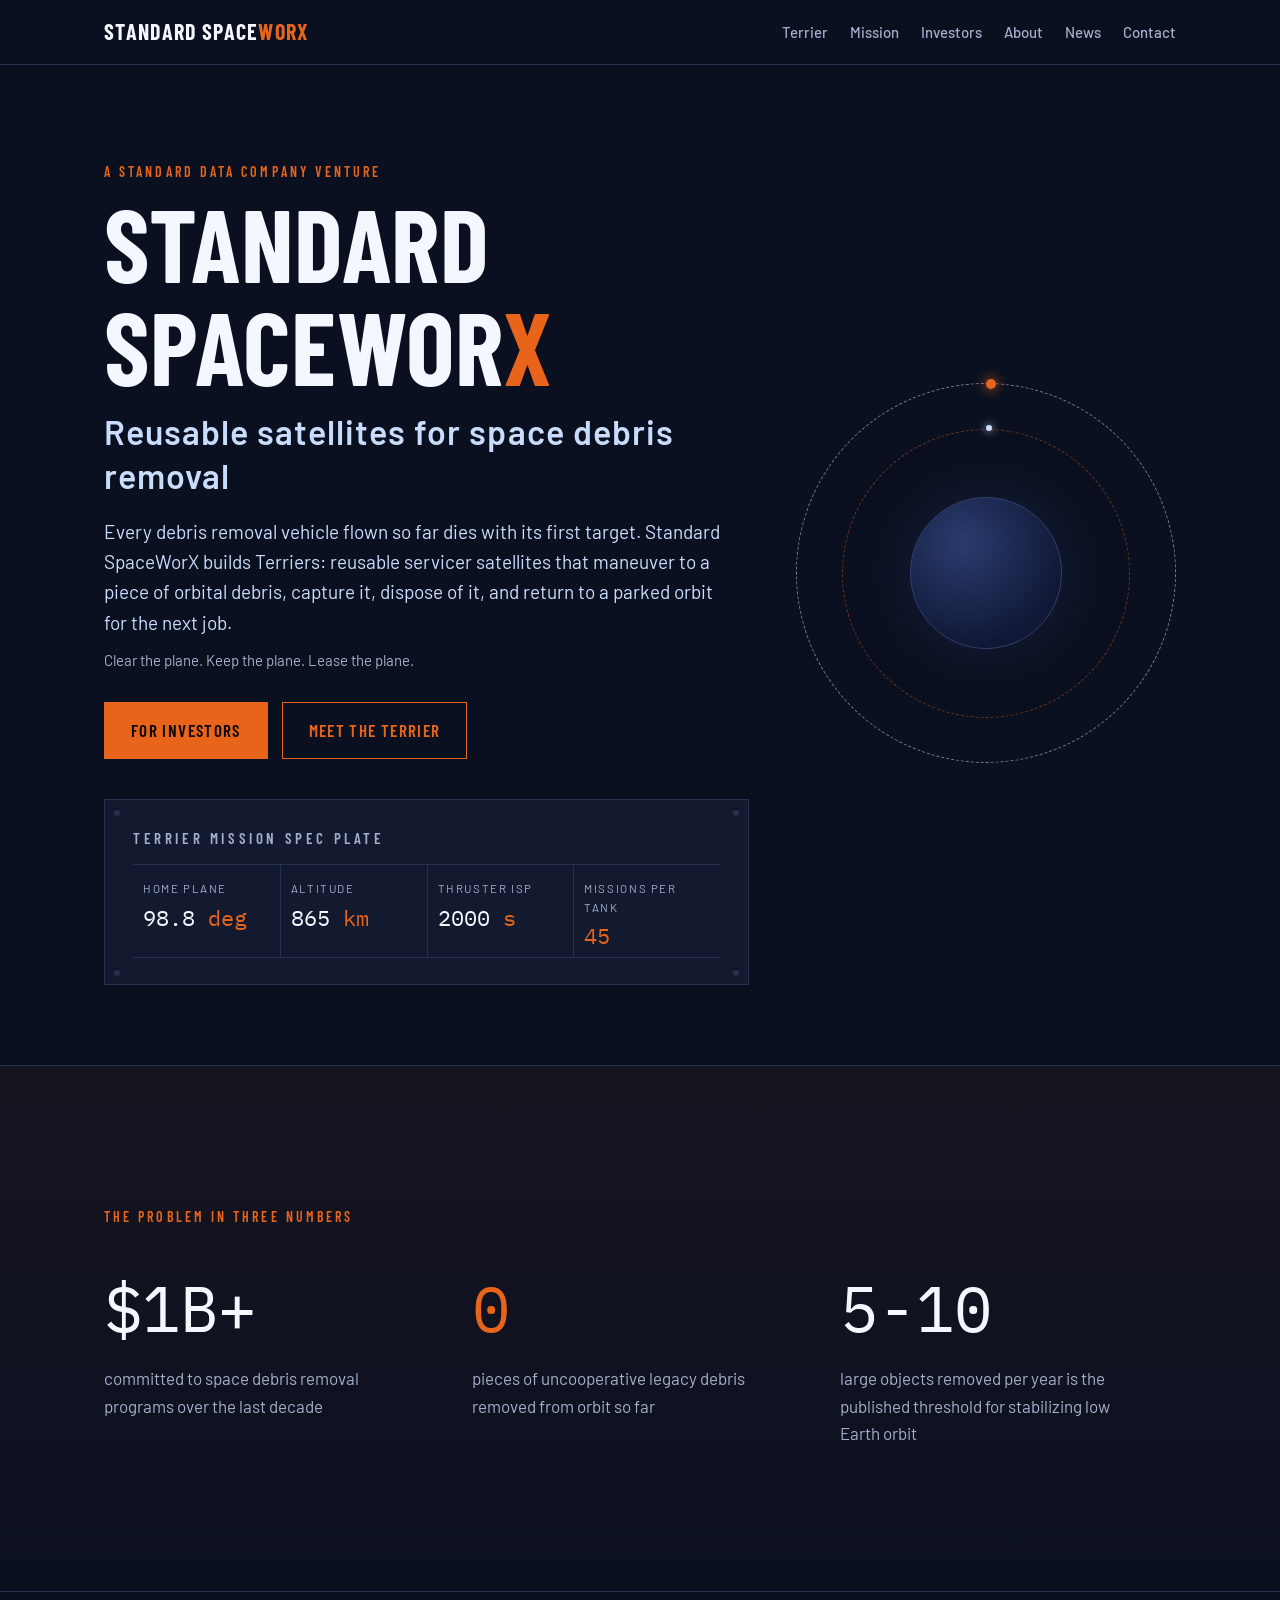
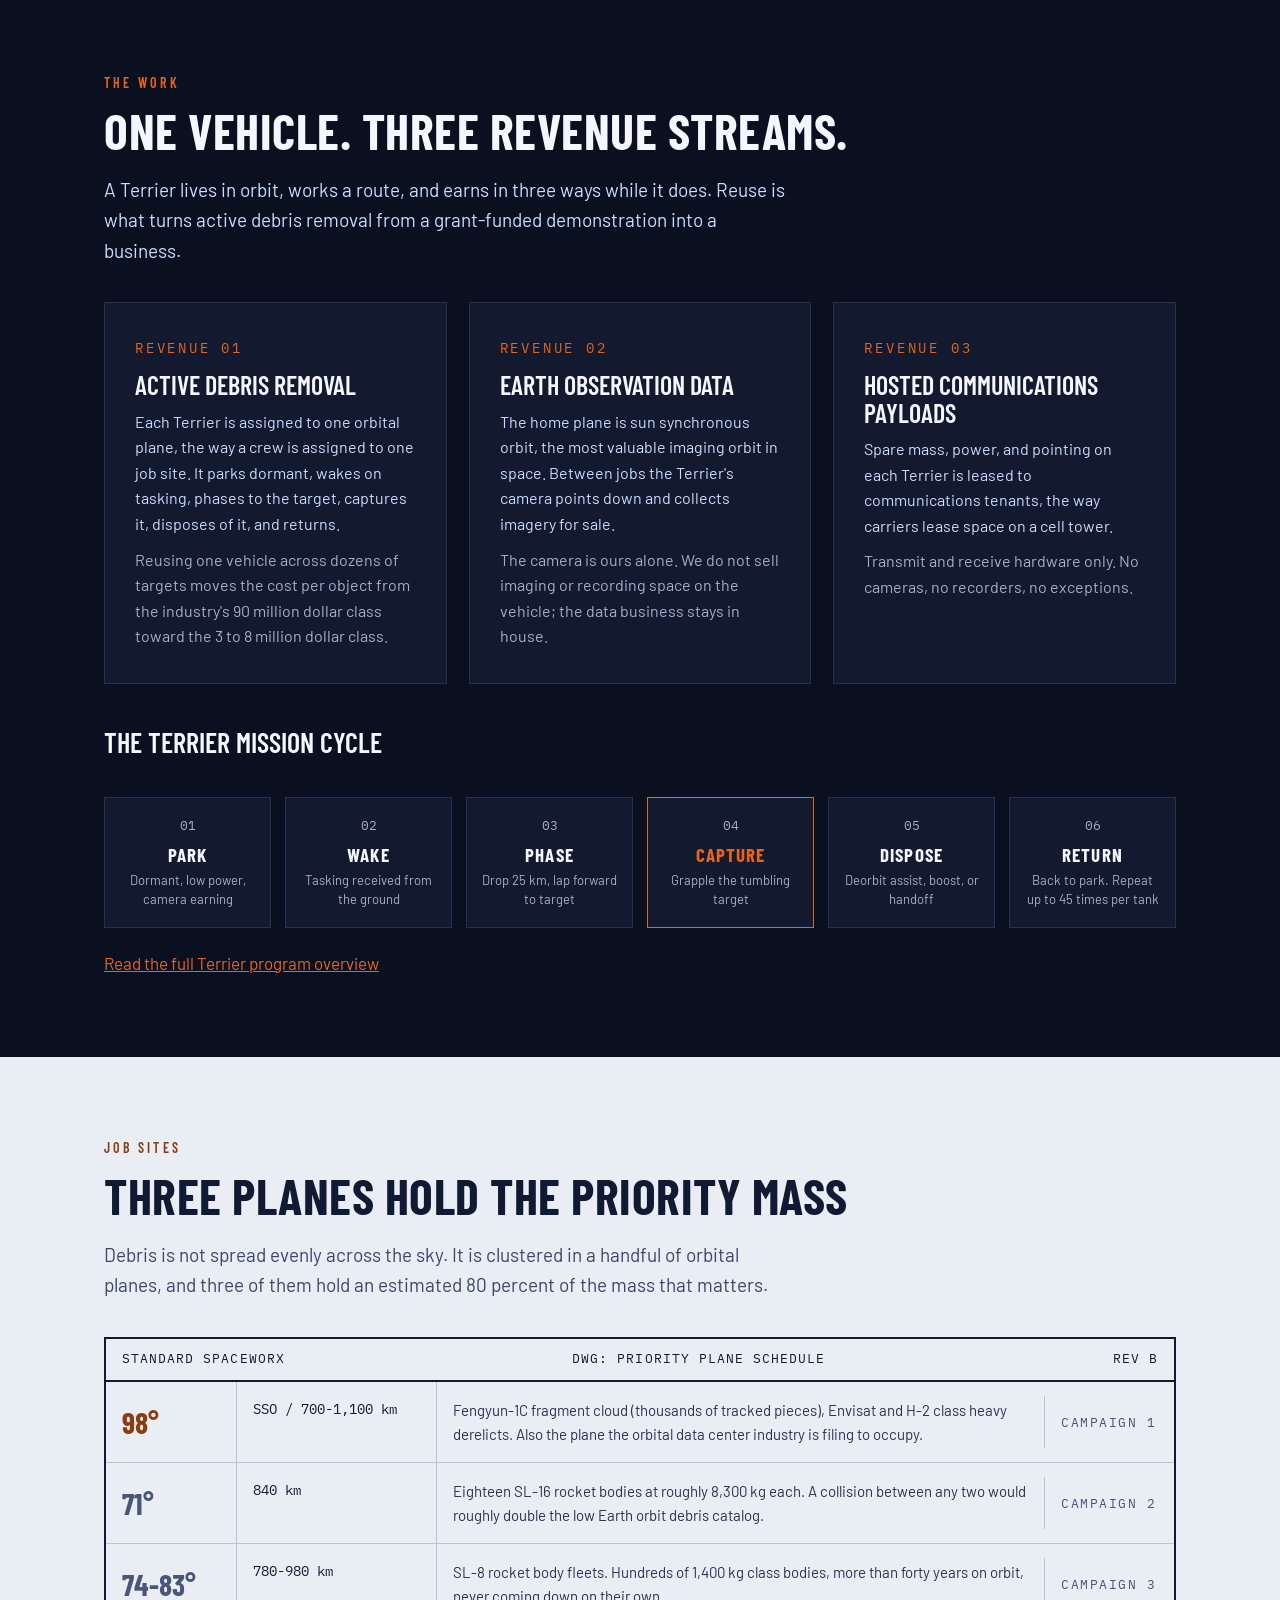
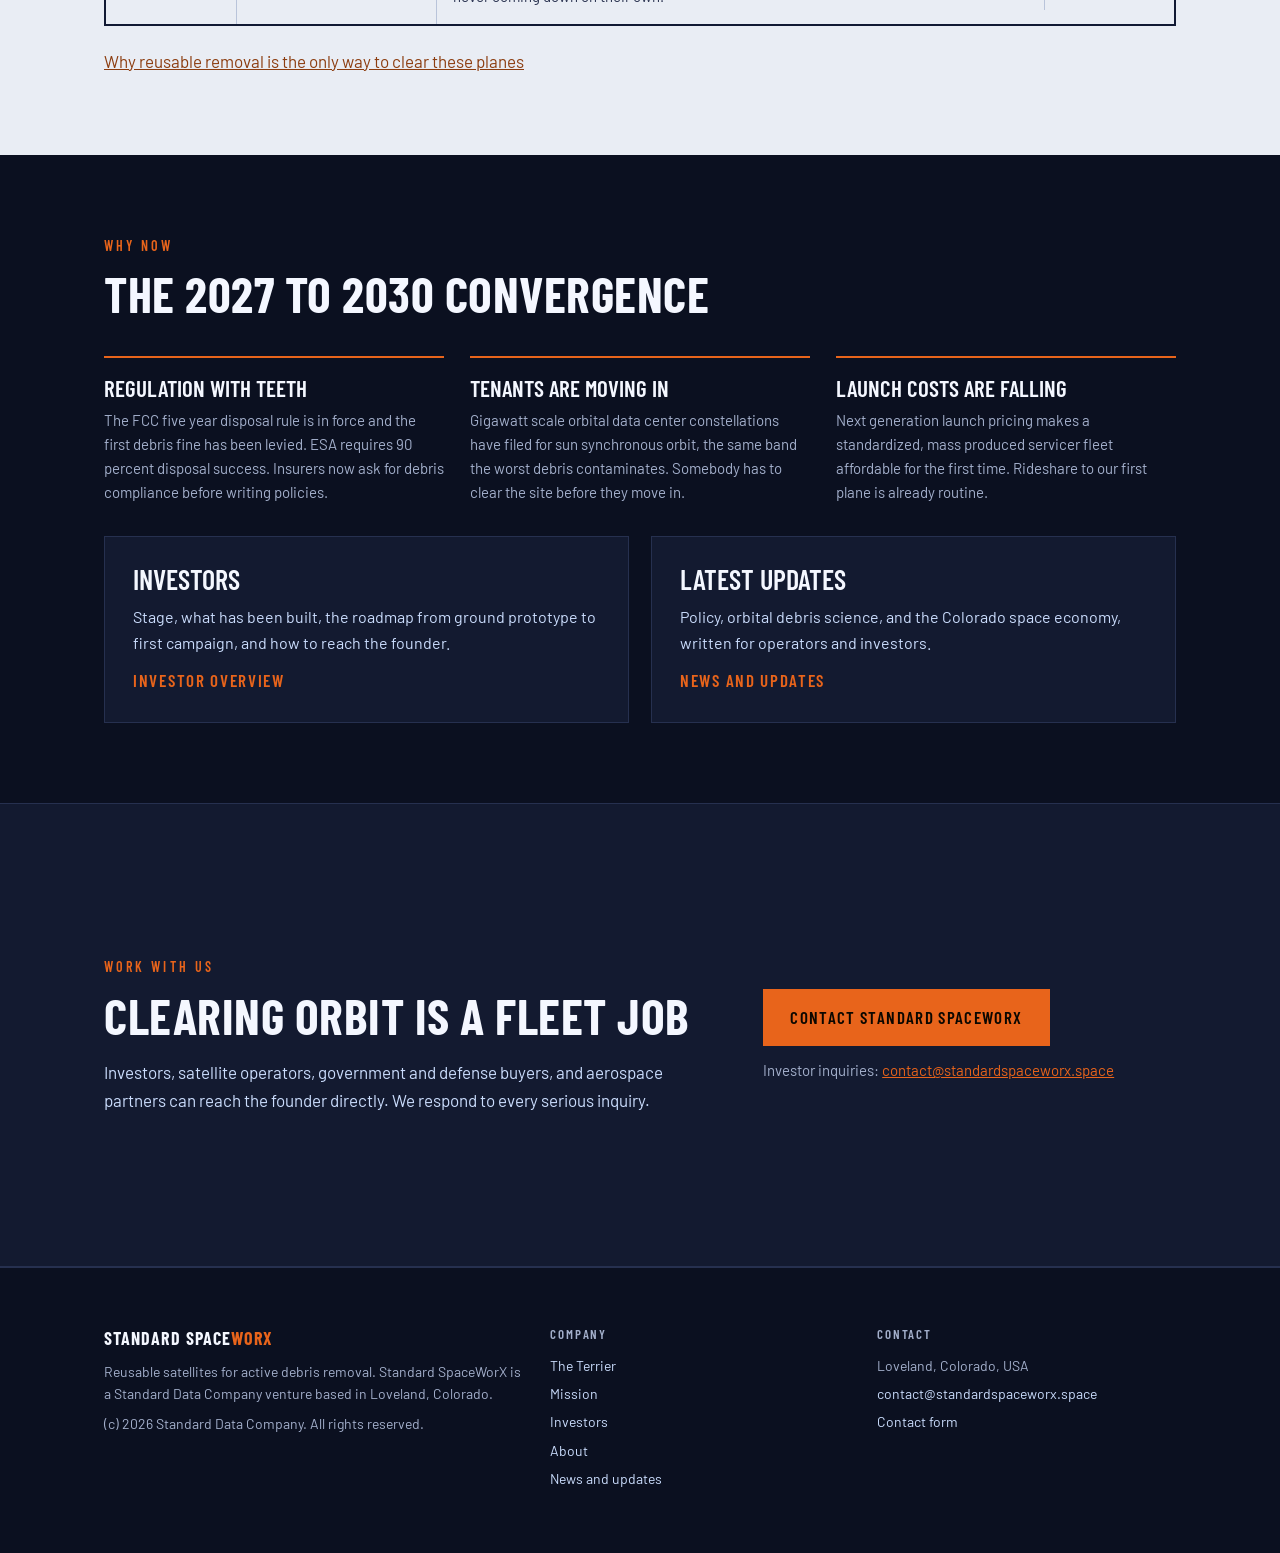
==== commit a5a2479a: "Add Google Tag Manager container GTM-KJL5BQST to every page GA4 property G-1L9ERGHXLM fires through " ====
--- a/index.html
+++ b/index.html
@@ -36,8 +36,10 @@
 <script type="application/ld+json">{"@context":"https://schema.org","@type":"WebSite","@id":"https://standardspaceworx.space/#website","url":"https://standardspaceworx.space/","name":"Standard SpaceWorX","publisher":{"@id":"https://standardspaceworx.space/#organization"},"inLanguage":"en-US"}</script>
 <script type="application/ld+json">{"@context":"https://schema.org","@type":"Service","@id":"https://standardspaceworx.space/mission/#adr","name":"Active Debris Removal","serviceType":"Active debris removal","description":"Capture and disposal of uncooperative orbital debris objects using reusable Terrier servicing satellites, priced per object rather than per vehicle.","url":"https://standardspaceworx.space/mission/","provider":{"@id":"https://standardspaceworx.space/#organization"},"areaServed":{"@type":"Country","name":"United States"},"audience":{"@type":"BusinessAudience","audienceType":"Satellite operators, government and defense buyers, aerospace partners, investors"}}</script>
 <script type="application/ld+json">{"@context":"https://schema.org","@type":"Service","@id":"https://standardspaceworx.space/technology/terrier/#terrier-program","name":"Terrier Capture Program","serviceType":"Reusable satellite servicing","description":"The Terrier program: a reusable servicing satellite that phases to a debris target, captures it, disposes of it, and returns to a parked orbit for up to 45 missions per tank.","url":"https://standardspaceworx.space/technology/terrier/","provider":{"@id":"https://standardspaceworx.space/#organization"},"areaServed":{"@type":"Country","name":"United States"},"audience":{"@type":"BusinessAudience","audienceType":"Satellite operators, government and defense buyers, aerospace partners, investors"}}</script>
+<script>(function(w,d,s,l,i){w[l]=w[l]||[];w[l].push({'gtm.start':new Date().getTime(),event:'gtm.js'});var f=d.getElementsByTagName(s)[0],j=d.createElement(s),dl=l!='dataLayer'?'&l='+l:'';j.async=true;j.src='https://www.googletagmanager.com/gtm.js?id='+i+dl;f.parentNode.insertBefore(j,f);})(window,document,'script','dataLayer','GTM-KJL5BQST');</script>
 </head>
 <body>
+<noscript><iframe src="https://www.googletagmanager.com/ns.html?id=GTM-KJL5BQST" height="0" width="0" style="display:none;visibility:hidden" title="Google Tag Manager"></iframe></noscript>
 <a class="skip" href="#main">Skip to content</a>
 <header class="nav">
   <div class="wrap">
--- a/assets/site.css
+++ b/assets/site.css
@@ -0,0 +1,223 @@
+/* Standard SpaceWorX site styles. Proprietary to Standard Data Company. */
+@font-face{font-family:'Barlow Condensed';font-style:normal;font-weight:600;font-display:swap;src:url(/assets/fonts/barlow-condensed-latin-600-normal.woff2) format('woff2')}
+@font-face{font-family:'Barlow Condensed';font-style:normal;font-weight:700;font-display:swap;src:url(/assets/fonts/barlow-condensed-latin-700-normal.woff2) format('woff2')}
+@font-face{font-family:'Barlow';font-style:normal;font-weight:400;font-display:swap;src:url(/assets/fonts/barlow-latin-400-normal.woff2) format('woff2')}
+@font-face{font-family:'Barlow';font-style:normal;font-weight:500;font-display:swap;src:url(/assets/fonts/barlow-latin-500-normal.woff2) format('woff2')}
+@font-face{font-family:'Barlow';font-style:normal;font-weight:600;font-display:swap;src:url(/assets/fonts/barlow-latin-600-normal.woff2) format('woff2')}
+@font-face{font-family:'IBM Plex Mono';font-style:normal;font-weight:400;font-display:swap;src:url(/assets/fonts/ibm-plex-mono-latin-400-normal.woff2) format('woff2')}
+@font-face{font-family:'IBM Plex Mono';font-style:normal;font-weight:500;font-display:swap;src:url(/assets/fonts/ibm-plex-mono-latin-500-normal.woff2) format('woff2')}
+
+:root{
+  --void:#0B1020; --panel:#131A30; --line:#26304F;
+  --ink:#F4F7FF; --mute:#A3AFCB; --ice:#CADCFC;
+  --orange:#E8641B; --orange-dim:#8C3D10;
+  --sheet:#E9EDF4; --sheet-ink:#111A33; --sheet-line:#B9C4DA; --sheet-mute:#4A5577;
+  --cond:'Barlow Condensed','Arial Narrow',Arial,sans-serif;
+  --mono:'IBM Plex Mono',ui-monospace,Menlo,monospace;
+}
+*{margin:0;padding:0;box-sizing:border-box}
+html{scroll-behavior:smooth}
+body{background:var(--void);color:var(--ink);font-family:'Barlow',system-ui,sans-serif;font-size:17px;line-height:1.6}
+.wrap{max-width:1120px;margin:0 auto;padding:0 24px}
+.wrap.narrow{max-width:820px}
+.eyebrow{font-family:var(--cond);font-weight:600;letter-spacing:.22em;text-transform:uppercase;font-size:14px;color:var(--orange)}
+h1,h2,h3,h4{font-family:var(--cond);text-transform:uppercase;line-height:1.05}
+h1{font-size:clamp(40px,6.5vw,76px);font-weight:700;letter-spacing:.005em}
+h2{font-size:clamp(32px,4.6vw,50px);font-weight:700;letter-spacing:.01em;margin:10px 0 18px}
+h3{font-size:clamp(22px,2.6vw,28px);font-weight:600;margin:28px 0 10px}
+h4{font-size:19px;letter-spacing:.06em;margin:18px 0 6px}
+p.lede{color:var(--ice);font-size:19px;max-width:62ch}
+section{padding:80px 0}
+.mono{font-family:var(--mono)}
+a{color:var(--orange)}
+a:focus-visible{outline:2px solid var(--orange);outline-offset:3px}
+.skip{position:absolute;left:-9999px;top:8px;background:var(--orange);color:#0B0700;padding:8px 14px;font-weight:600;z-index:100}
+.skip:focus{left:8px}
+
+/* Nav */
+.nav{position:sticky;top:0;z-index:50;background:rgba(11,16,32,.94);backdrop-filter:blur(8px);border-bottom:1px solid var(--line)}
+.nav .wrap{display:flex;align-items:center;justify-content:space-between;height:64px;gap:16px}
+.logo{font-family:var(--cond);font-weight:700;font-size:22px;letter-spacing:.06em;text-transform:uppercase;color:var(--ink);text-decoration:none;white-space:nowrap}
+.logo b{color:var(--orange)}
+.nav ul{display:flex;gap:22px;list-style:none}
+.nav ul a{color:var(--mute);text-decoration:none;font-size:15px;font-weight:500}
+.nav ul a:hover,.nav ul a:focus,.nav ul a[aria-current="page"]{color:var(--ink)}
+.nav .toggle{display:none;background:none;border:1px solid var(--line);color:var(--ink);font-family:var(--cond);letter-spacing:.1em;text-transform:uppercase;padding:8px 12px;cursor:pointer}
+
+/* Buttons */
+.cta-row{margin-top:30px;display:flex;gap:14px;flex-wrap:wrap}
+.btn{display:inline-block;padding:14px 26px;font-family:var(--cond);font-weight:600;letter-spacing:.08em;text-transform:uppercase;font-size:17px;text-decoration:none;border:1px solid var(--orange);color:var(--orange)}
+.btn.solid{background:var(--orange);color:#0B0700}
+.btn.solid:hover{background:#F5762C}
+.btn.ghost:hover{background:rgba(232,100,27,.1)}
+
+/* Hero */
+.hero{padding:96px 0 80px;position:relative;overflow:hidden}
+.hero .wrap{display:grid;grid-template-columns:1.25fr .75fr;gap:40px;align-items:center}
+.wordmark{font-family:var(--cond);text-transform:uppercase;font-weight:700;line-height:1;font-size:clamp(52px,8vw,104px);letter-spacing:.005em;margin:8px 0 14px}
+.wordmark .x{color:var(--orange)}
+.hero h1{font-size:clamp(24px,3vw,34px);font-weight:600;letter-spacing:.03em;color:var(--ice);text-transform:none;font-family:'Barlow',system-ui,sans-serif;line-height:1.3;max-width:30ch}
+.hero .sub{margin-top:18px;font-size:19px;color:var(--ice);max-width:56ch}
+.hero .tag{margin-top:10px;color:var(--mute);font-size:15px}
+.page-hero{padding:72px 0 40px;border-bottom:1px solid var(--line)}
+.page-hero h1{margin-top:10px}
+.page-hero p.lede{margin-top:16px}
+
+/* Orbit animation */
+.orbit-stage{position:relative;width:380px;height:380px;margin-left:auto}
+.planet{position:absolute;inset:30%;border-radius:50%;background:radial-gradient(circle at 35% 30%,#2A3B6E,#101836 72%);border:1px solid #33406B;box-shadow:0 0 60px rgba(42,59,110,.35)}
+.ring{position:absolute;inset:0;border:1.5px dashed rgba(202,220,252,.55);border-radius:50%;animation:spin 26s linear infinite}
+.ring::after{content:"";position:absolute;top:-5px;left:50%;width:10px;height:10px;border-radius:50%;background:var(--orange);box-shadow:0 0 12px var(--orange)}
+.ring.r2{inset:12%;animation-duration:18s;border-color:rgba(232,100,27,.45)}
+.ring.r2::after{background:var(--ice);box-shadow:0 0 8px var(--ice);width:6px;height:6px}
+@keyframes spin{to{transform:rotate(360deg)}}
+@media (prefers-reduced-motion: reduce){.ring{animation:none}}
+
+/* Spec plate */
+.plate{margin-top:40px;background:var(--panel);border:1px solid var(--line);position:relative;padding:26px 28px}
+.plate::before,.plate::after,.plate .rvt::before,.plate .rvt::after{content:"";position:absolute;width:8px;height:8px;border-radius:50%;background:var(--line);box-shadow:inset 0 1px 2px #000}
+.plate::before{top:8px;left:8px}.plate::after{top:8px;right:8px}
+.plate .rvt::before{bottom:8px;left:8px}.plate .rvt::after{bottom:8px;right:8px}
+.plate .plate-title{font-family:var(--cond);text-transform:uppercase;font-size:15px;letter-spacing:.24em;color:var(--mute);font-weight:600;margin-bottom:14px}
+.specgrid{display:grid;grid-template-columns:repeat(4,1fr);gap:0;border-top:1px solid var(--line)}
+.spec{padding:14px 10px 4px;border-bottom:1px solid var(--line)}
+.spec + .spec{border-left:1px solid var(--line)}
+.spec .k{font-size:11.5px;letter-spacing:.14em;text-transform:uppercase;color:var(--mute)}
+.spec .v{font-family:var(--mono);font-size:22px;color:var(--ink);margin-top:2px}
+.spec .v em{font-style:normal;color:var(--orange)}
+
+/* Scoreboard */
+.score{border-top:1px solid var(--line);border-bottom:1px solid var(--line);background:linear-gradient(180deg,rgba(232,100,27,.05),transparent)}
+.score .wrap{display:grid;grid-template-columns:repeat(3,1fr);gap:32px;padding-top:64px;padding-bottom:64px}
+.score .big{font-family:var(--mono);font-size:clamp(40px,6vw,64px);color:var(--ink)}
+.score .big.o{color:var(--orange)}
+.score .cap{color:var(--mute);margin-top:6px;max-width:30ch}
+
+/* Streams / cards */
+.streams{display:grid;grid-template-columns:repeat(3,1fr);gap:22px;margin-top:36px}
+.stream{background:var(--panel);border:1px solid var(--line);padding:34px 30px}
+.stream h3{font-size:26px;margin:12px 0 10px}
+.stream .n{font-family:var(--mono);color:var(--orange);font-size:14px;letter-spacing:.2em}
+.stream p{color:var(--ice);font-size:16px}
+.stream p + p{margin-top:10px;color:var(--mute)}
+.cards{display:grid;grid-template-columns:repeat(2,1fr);gap:22px;margin-top:32px}
+.card{background:var(--panel);border:1px solid var(--line);padding:28px}
+.card h3{margin-top:0}
+.card p{color:var(--ice);font-size:16px}
+.card a.more{display:inline-block;margin-top:12px;font-family:var(--cond);letter-spacing:.1em;text-transform:uppercase;text-decoration:none}
+
+/* Cycle */
+.cycle{display:grid;grid-template-columns:repeat(6,1fr);gap:14px;margin-top:40px}
+.step{border:1px solid var(--line);background:var(--panel);padding:18px 14px;text-align:center}
+.step .num{font-family:var(--mono);color:var(--mute);font-size:13px}
+.step h4{margin:8px 0 6px}
+.step p{font-size:13px;color:var(--mute);line-height:1.45}
+.step.hot{border-color:var(--orange)}
+.step.hot h4{color:var(--orange)}
+
+/* Sheet (light blueprint section) */
+.sheet{background:var(--sheet);color:var(--sheet-ink)}
+.sheet .eyebrow{color:var(--orange-dim)}
+.sheet h2,.sheet h3{color:var(--sheet-ink)}
+.sheet p.lede{color:#3A466B}
+.sheet a{color:var(--orange-dim)}
+.titleblock{border:2px solid var(--sheet-ink);margin-top:36px}
+.tb-head{display:flex;justify-content:space-between;border-bottom:2px solid var(--sheet-ink);padding:10px 16px;font-family:var(--mono);font-size:13px;letter-spacing:.08em;text-transform:uppercase}
+.tb-row{display:grid;grid-template-columns:130px 200px 1fr 130px;border-bottom:1px solid var(--sheet-line)}
+.tb-row:last-child{border-bottom:none}
+.tb-row > div{padding:16px;border-left:1px solid var(--sheet-line)}
+.tb-row > div:first-child{border-left:none;font-family:var(--cond);font-weight:700;font-size:30px;color:var(--orange-dim)}
+.tb-row .alt{font-family:var(--mono);font-size:14px}
+.tb-row .desc{font-size:15px;color:#2A3350}
+.tb-row .camp{font-family:var(--mono);font-size:12.5px;letter-spacing:.12em;color:var(--sheet-mute);align-self:center}
+.tb-row.dim > div:first-child{color:var(--sheet-mute)}
+
+/* Why now */
+.now-grid{display:grid;grid-template-columns:repeat(3,1fr);gap:26px;margin-top:36px}
+.now{border-top:2px solid var(--orange);padding-top:18px}
+.now h3{font-size:23px;margin:0 0 8px}
+.now p{color:var(--mute);font-size:15px}
+
+/* Back / CTA band */
+.back{background:var(--panel);border-top:1px solid var(--line);border-bottom:1px solid var(--line)}
+.back .wrap{display:grid;grid-template-columns:1.2fr .8fr;gap:40px;align-items:center;padding-top:72px;padding-bottom:72px}
+.back p{color:var(--ice);max-width:56ch}
+.back .side p{margin-top:12px;font-size:15px;color:var(--mute)}
+
+/* Article / long form */
+.article{padding:56px 0 80px}
+.article .prose{max-width:760px}
+.prose p{margin:0 0 18px;color:var(--ice)}
+.prose h2{font-size:clamp(28px,3.6vw,38px);margin:44px 0 14px}
+.prose h3{margin:30px 0 8px}
+.prose ul,.prose ol{margin:0 0 18px 22px;color:var(--ice)}
+.prose li{margin-bottom:8px}
+.prose table{width:100%;border-collapse:collapse;margin:8px 0 24px;font-size:15px}
+.prose th,.prose td{text-align:left;padding:10px 12px;border-bottom:1px solid var(--line);vertical-align:top}
+.prose th{font-family:var(--cond);letter-spacing:.1em;text-transform:uppercase;font-size:13px;color:var(--mute)}
+.prose .callout{border-left:3px solid var(--orange);background:var(--panel);padding:18px 22px;margin:24px 0}
+.prose .callout p:last-child{margin-bottom:0}
+.prose figure{margin:24px 0}
+.prose figure img{width:100%;height:auto;border:1px solid var(--line);display:block}
+.prose figcaption{font-size:13px;color:var(--mute);margin-top:8px}
+.meta{font-family:var(--mono);font-size:13px;color:var(--mute);letter-spacing:.06em}
+.crumbs{font-size:13px;color:var(--mute);margin-bottom:14px}
+.crumbs ol{list-style:none;display:flex;gap:8px;flex-wrap:wrap}
+.crumbs li + li::before{content:"/";margin-right:8px;color:var(--line)}
+.crumbs a{color:var(--mute);text-decoration:none}
+.crumbs a:hover{color:var(--ink)}
+.related{margin-top:48px;padding-top:28px;border-top:1px solid var(--line)}
+.related h2{font-size:22px;margin:0 0 12px}
+.related ul{list-style:none;display:grid;grid-template-columns:repeat(2,1fr);gap:10px}
+.related a{text-decoration:none;color:var(--ice)}
+.related a:hover{color:var(--orange)}
+
+/* Posts list */
+.posts{display:grid;gap:18px;margin-top:28px}
+.post{background:var(--panel);border:1px solid var(--line);padding:26px 28px}
+.post h2{font-size:26px;margin:6px 0 8px}
+.post h2 a{color:var(--ink);text-decoration:none}
+.post h2 a:hover{color:var(--orange)}
+.post p{color:var(--ice);font-size:16px}
+
+/* Forms */
+form.contact{display:grid;gap:16px;max-width:620px;margin-top:28px}
+form.contact label{display:grid;gap:6px;font-family:var(--cond);letter-spacing:.12em;text-transform:uppercase;font-size:13px;color:var(--mute)}
+form.contact input,form.contact select,form.contact textarea{font:inherit;font-size:16px;color:var(--ink);background:var(--panel);border:1px solid var(--line);padding:12px 14px;width:100%}
+form.contact input:focus,form.contact select:focus,form.contact textarea:focus{outline:2px solid var(--orange);outline-offset:1px}
+form.contact textarea{min-height:150px;resize:vertical}
+form.contact .hp{position:absolute;left:-9999px;opacity:0;height:0;width:0}
+.contact-grid{display:grid;grid-template-columns:1.1fr .9fr;gap:48px;align-items:start}
+.contact-grid .facts p{color:var(--ice);margin-bottom:12px}
+.contact-grid .facts .k{font-family:var(--cond);letter-spacing:.12em;text-transform:uppercase;font-size:13px;color:var(--mute);display:block}
+
+/* Footer */
+footer{padding:56px 0;color:var(--mute);font-size:14px;border-top:1px solid var(--line)}
+footer .wrap{display:grid;grid-template-columns:1.4fr 1fr 1fr;gap:28px}
+footer a{color:var(--ice);text-decoration:none}
+footer a:hover{color:var(--orange)}
+footer ul{list-style:none}
+footer li{margin-bottom:6px}
+footer .ft-h{font-family:var(--cond);letter-spacing:.14em;text-transform:uppercase;font-size:13px;color:var(--mute);margin-bottom:10px}
+
+@media(max-width:900px){
+  .eyebrow{font-size:12px;letter-spacing:.16em}
+  .hero .wrap{grid-template-columns:1fr}
+  .orbit-stage{margin:0 auto;width:280px;height:280px}
+  .score .wrap{grid-template-columns:1fr;gap:22px}
+  .streams,.cards{grid-template-columns:1fr}
+  .cycle{grid-template-columns:repeat(2,1fr)}
+  .specgrid{grid-template-columns:repeat(2,1fr)}
+  .now-grid{grid-template-columns:1fr}
+  .tb-row{grid-template-columns:90px 1fr;grid-auto-rows:auto}
+  .tb-row .desc{grid-column:1 / -1;border-left:none;border-top:1px solid var(--sheet-line)}
+  .tb-row .camp{display:none}
+  .back .wrap{grid-template-columns:1fr}
+  .contact-grid{grid-template-columns:1fr}
+  footer .wrap{grid-template-columns:1fr}
+  .related ul{grid-template-columns:1fr}
+  .nav .toggle{display:inline-block}
+  .nav ul{display:none;position:absolute;left:0;right:0;top:64px;background:var(--void);border-bottom:1px solid var(--line);flex-direction:column;gap:0;padding:8px 24px 16px}
+  .nav ul.open{display:flex}
+  .nav ul li{padding:10px 0;border-bottom:1px solid var(--line)}
+}
